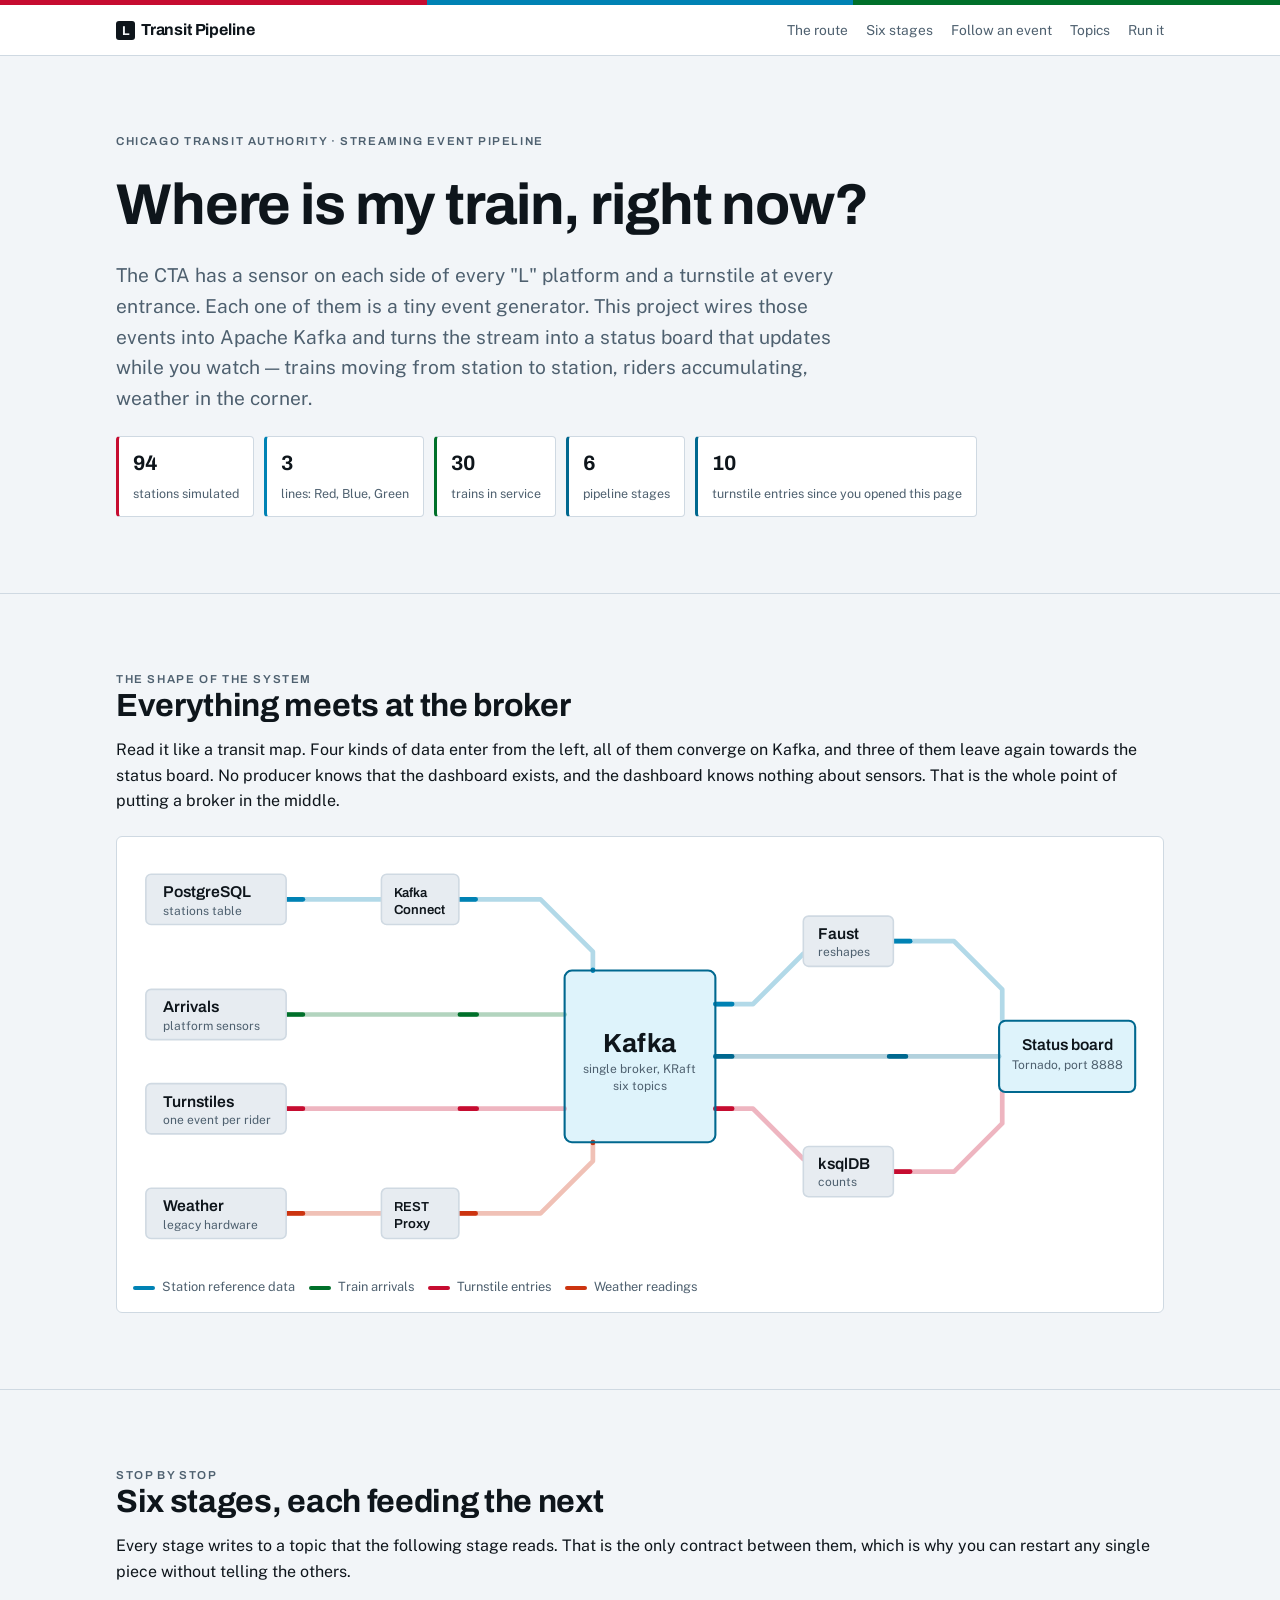
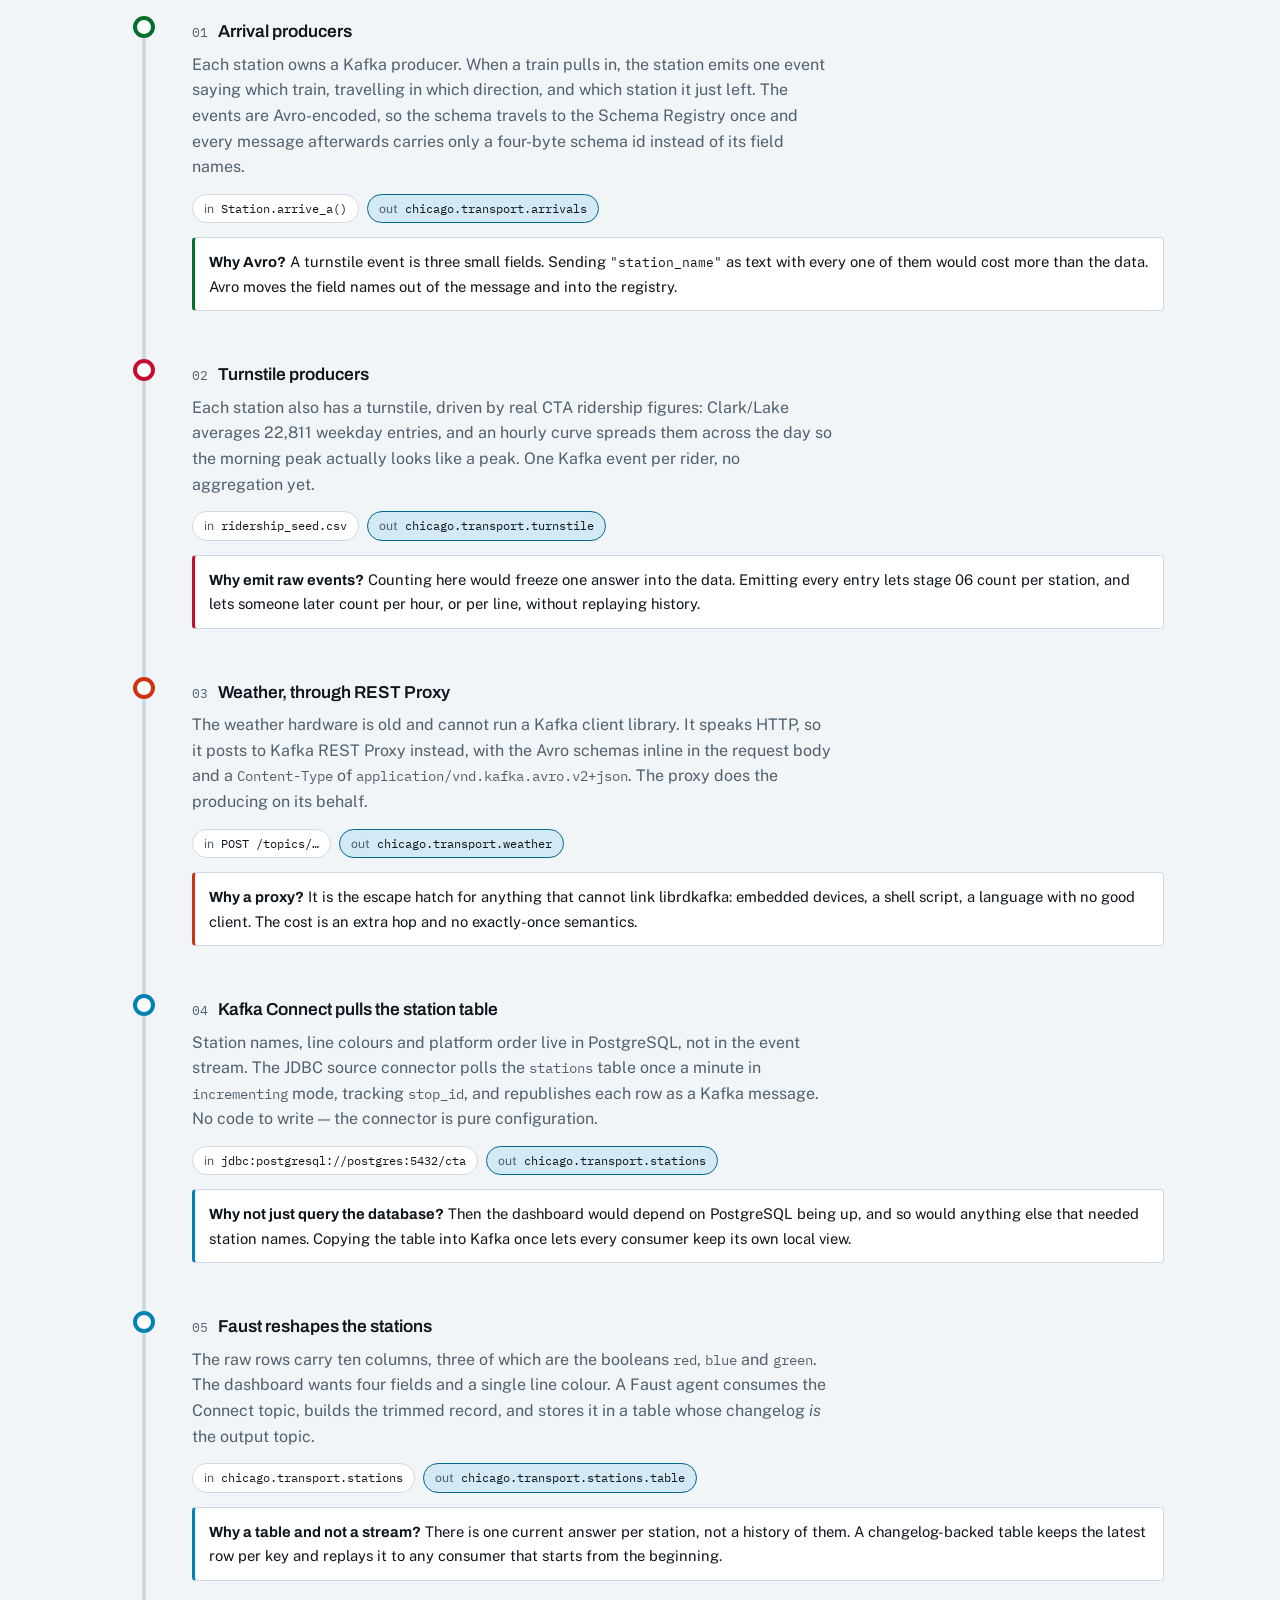
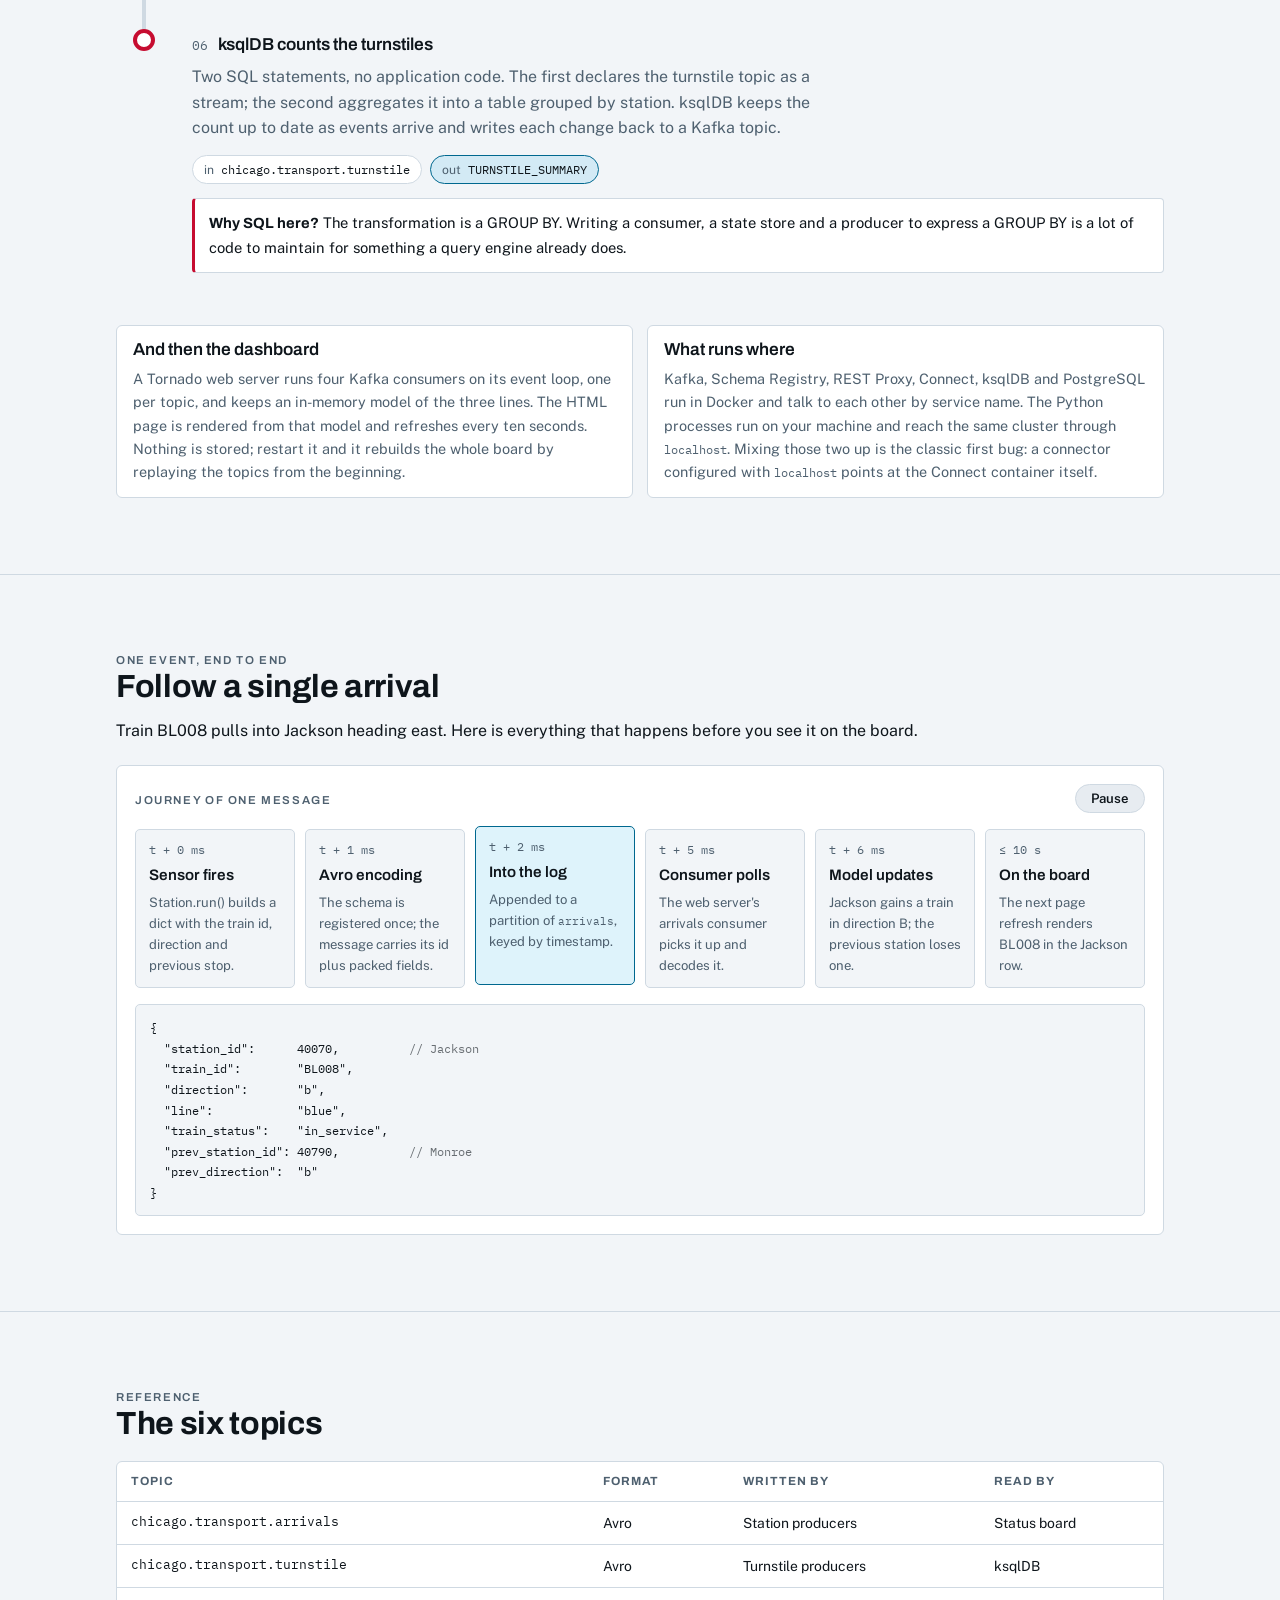
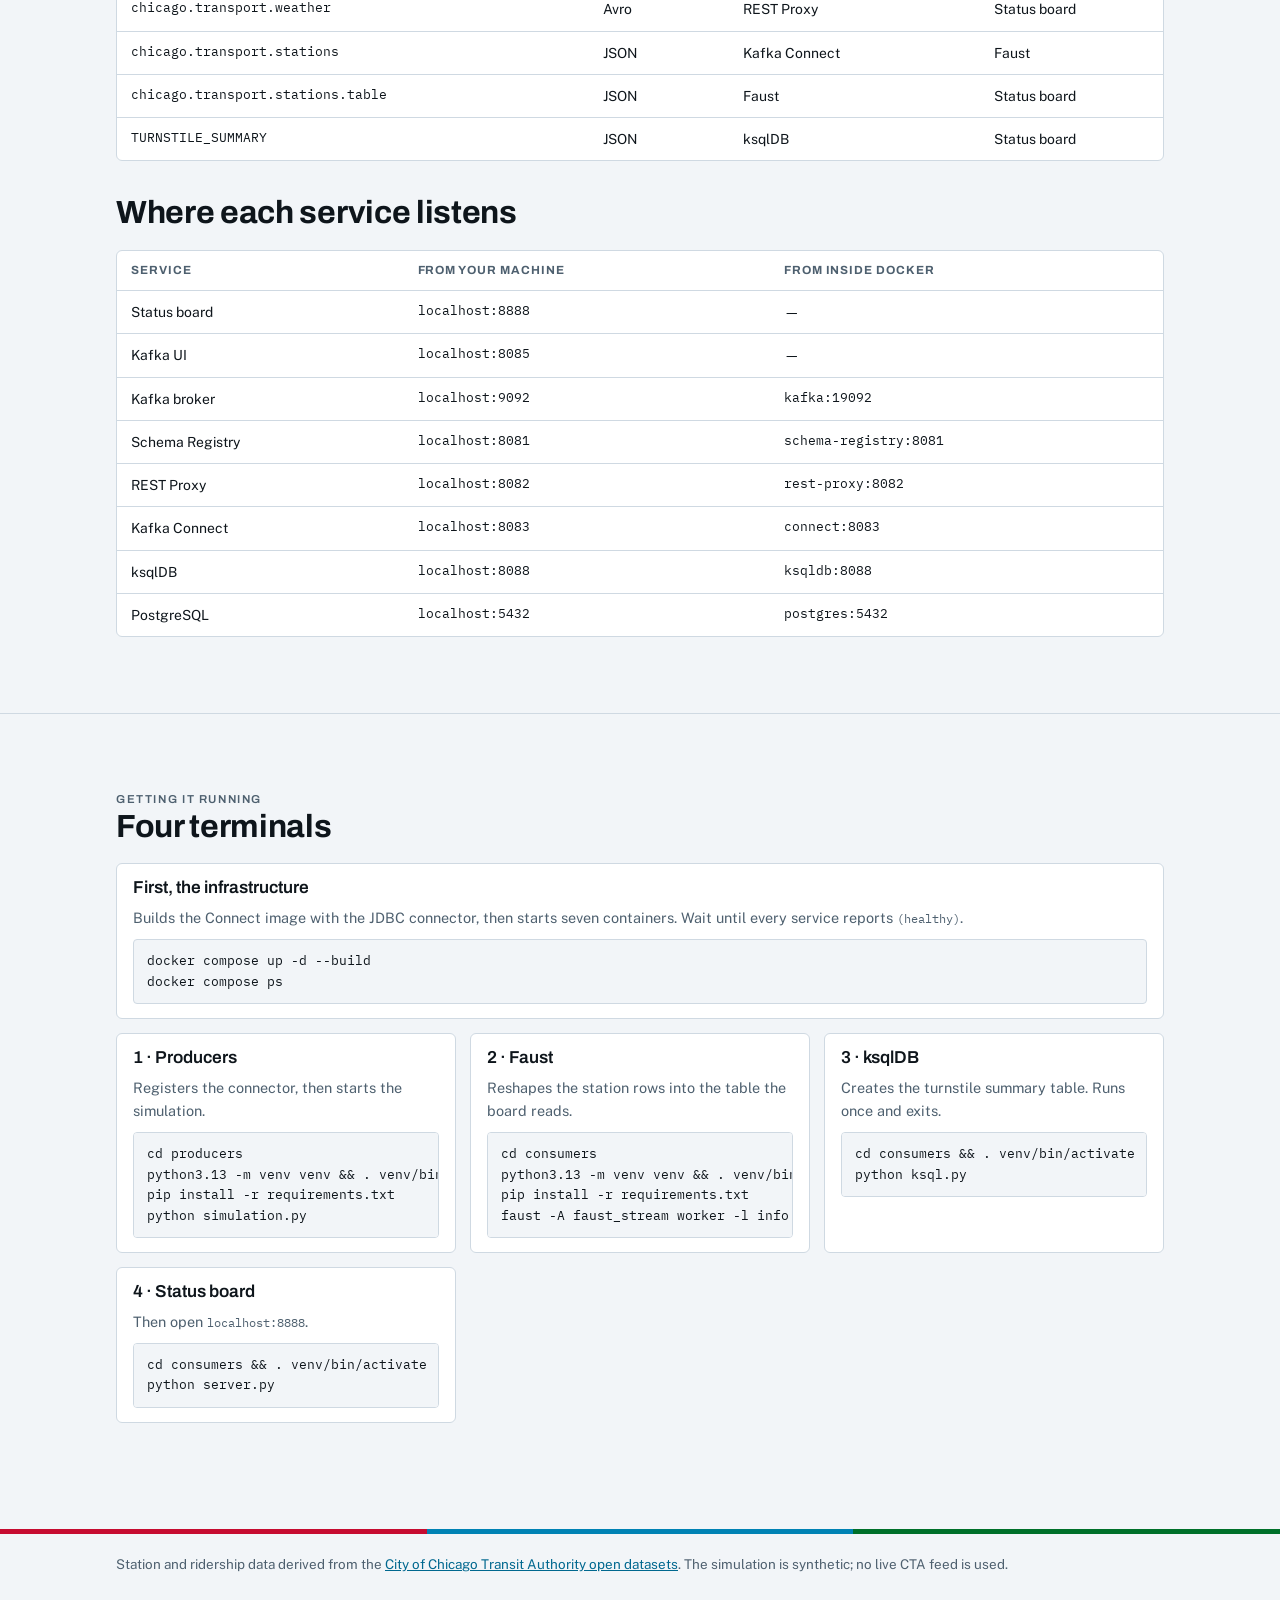
==== docs/index.html @ b996f3b0 "Modernize the stack to Confluent 8 and make the pipeline work end to end The project no longer start" ====
<!doctype html>
<html lang="en">
<head>
<meta charset="utf-8">
<meta name="viewport" content="width=device-width, initial-scale=1, viewport-fit=cover">
<title>CTA Transit Pipeline</title>
<meta name="claude:viewport-fit-sides" content="cover">
<meta name="description" content="How a Kafka event pipeline turns Chicago Transit Authority sensor data into a live train status board.">
<link rel="preconnect" href="https://fonts.googleapis.com">
<link rel="preconnect" href="https://fonts.gstatic.com" crossorigin>
<link rel="stylesheet" href="https://fonts.googleapis.com/css2?family=Archivo:wght@600;700&family=IBM+Plex+Mono:wght@400;500&family=Public+Sans:wght@400;500;600&display=swap">
<style>
/* Layout: a transit route diagram read left to right, then a vertical line
   rail down the page with one station stop per pipeline stage. */
:root {
  --bg: #f2f5f8;
  --surface: #ffffff;
  --surface-2: #e7ecf1;
  --fg: #0e151b;
  --fg-muted: #4e606f;
  --rule: #cfd9e2;
  --accent: #00688f;
  --accent-soft: rgba(0, 161, 222, 0.13);
  --line-red: #c60c30;
  --line-blue: #0082b4;
  --line-green: #00702a;
  --line-orange: #cc3410;

  --font-display: "Archivo", "Helvetica Neue", Helvetica, Arial, sans-serif;
  --font-body: "Public Sans", "Helvetica Neue", Helvetica, Arial, sans-serif;
  --font-mono: "IBM Plex Mono", ui-monospace, "SF Mono", Menlo, monospace;

  padding-top: env(safe-area-inset-top, 0px);
  padding-bottom: env(safe-area-inset-bottom, 0px);
  color-scheme: light;
}

@media (prefers-color-scheme: dark) {
  :root:not([data-theme="light"]) {
    --bg: #0a1016;
    --surface: #121b24;
    --surface-2: #1a2531;
    --fg: #e6eef5;
    --fg-muted: #90a3b4;
    --rule: #25323f;
    --accent: #45bdf0;
    --accent-soft: rgba(0, 161, 222, 0.18);
    --line-red: #f0566f;
    --line-blue: #45bdf0;
    --line-green: #39c46d;
    --line-orange: #ff7a4d;
    color-scheme: dark;
  }
}
:root[data-theme="dark"] {
  --bg: #0a1016;
  --surface: #121b24;
  --surface-2: #1a2531;
  --fg: #e6eef5;
  --fg-muted: #90a3b4;
  --rule: #25323f;
  --accent: #45bdf0;
  --accent-soft: rgba(0, 161, 222, 0.18);
  --line-red: #f0566f;
  --line-blue: #45bdf0;
  --line-green: #39c46d;
  --line-orange: #ff7a4d;
  color-scheme: dark;
}

* { box-sizing: border-box; }
body {
  margin: 0;
  background: var(--bg);
  color: var(--fg);
  font-family: var(--font-body);
  font-size: 16px;
  line-height: 1.6;
  -webkit-font-smoothing: antialiased;
}
img { max-width: 100%; }
[hidden] { display: none !important; }

h1, h2, h3 { font-family: var(--font-display); text-wrap: balance; line-height: 1.15; margin: 0; }
h1 { font-size: clamp(2.1rem, 6vw, 3.6rem); font-weight: 700; letter-spacing: -0.02em; }
h2 { font-size: clamp(1.4rem, 3.4vw, 2rem); font-weight: 700; letter-spacing: -0.01em; }
h3 { font-size: 1.08rem; font-weight: 600; }
p { margin: 0; }
a { color: var(--accent); }
code, .mono { font-family: var(--font-mono); font-size: 0.86em; }

.wrap {
  max-width: 1080px;
  margin: 0 auto;
  padding-left: max(16px, env(safe-area-inset-left, 0px));
  padding-right: max(16px, env(safe-area-inset-right, 0px));
}
.band { padding-block: clamp(40px, 7vw, 76px); }
.band + .band { border-top: 1px solid var(--rule); }

.eyebrow {
  font-family: var(--font-display);
  font-size: 0.72rem;
  font-weight: 600;
  letter-spacing: 0.14em;
  text-transform: uppercase;
  color: var(--fg-muted);
}

/* ---- route stripe, the CTA line colours ---- */
.stripe { display: flex; height: 5px; }
.stripe span { flex: 1; }
.stripe .r { background: var(--line-red); }
.stripe .b { background: var(--line-blue); }
.stripe .g { background: var(--line-green); }

/* ---- header ---- */
header.site {
  position: sticky;
  top: env(safe-area-inset-top, 0px);
  z-index: 10;
  background: var(--surface);
  border-bottom: 1px solid var(--rule);
}
body::before {
  content: "";
  position: fixed;
  inset: 0 0 auto;
  height: env(safe-area-inset-top, 0px);
  z-index: 10;
  background: var(--surface);
}
.site .inner {
  display: flex;
  align-items: center;
  justify-content: space-between;
  gap: 16px;
  padding-block: 12px;
  flex-wrap: wrap;
}
.wordmark { font-family: var(--font-display); font-weight: 700; letter-spacing: -0.01em; }
.wordmark .l {
  display: inline-grid;
  place-items: center;
  width: 1.5em; height: 1.5em;
  margin-right: 0.45em;
  background: var(--fg);
  color: var(--bg);
  border-radius: 3px;
  font-size: 0.8em;
}
.site nav { display: flex; gap: 18px; flex-wrap: wrap; font-size: 0.86rem; }
.site nav a { color: var(--fg-muted); text-decoration: none; }
.site nav a:hover { color: var(--accent); }

/* ---- hero ---- */
.hero { display: grid; gap: 22px; }
.hero .lede { font-size: clamp(1.02rem, 2vw, 1.2rem); color: var(--fg-muted); max-width: 62ch; }
.facts { display: flex; flex-wrap: wrap; gap: 10px; }
.fact {
  border: 1px solid var(--rule);
  border-left: 3px solid var(--fct, var(--accent));
  background: var(--surface);
  border-radius: 4px;
  padding: 10px 14px;
  min-width: 0;
}
.fact b { font-family: var(--font-display); font-size: 1.3rem; display: block; font-variant-numeric: tabular-nums; }
.fact span { font-size: 0.78rem; color: var(--fg-muted); }

/* ---- route diagram ---- */
.diagram { background: var(--surface); border: 1px solid var(--rule); border-radius: 6px; padding: 10px; }
.diagram .scroller { overflow-x: auto; }
.diagram svg { display: block; min-width: 760px; width: 100%; height: auto; }
.node-box { fill: var(--surface-2); stroke: var(--rule); stroke-width: 1.5; }
.node-box.hub { fill: var(--accent-soft); stroke: var(--accent); stroke-width: 2; }
.node-t { font-family: var(--font-display); font-size: 15px; font-weight: 600; fill: var(--fg); }
.node-s { font-family: var(--font-body); font-size: 11.5px; fill: var(--fg-muted); }
.hub-t { font-family: var(--font-display); font-size: 25px; font-weight: 700; fill: var(--fg); letter-spacing: 0.02em; }
.track { fill: none; stroke-width: 4.5; stroke-linecap: round; stroke-linejoin: round; opacity: 0.3; }
.pulse { fill: none; stroke-width: 4.5; stroke-linecap: round; stroke-linejoin: round;
         stroke-dasharray: 16 150; animation: flow 3.2s linear infinite; }
@keyframes flow { to { stroke-dashoffset: -166; } }
.t-blue { stroke: var(--line-blue); }
.t-green { stroke: var(--line-green); }
.t-red { stroke: var(--line-red); }
.t-orange { stroke: var(--line-orange); }
.t-accent { stroke: var(--accent); }
.legend { display: flex; flex-wrap: wrap; gap: 14px; padding: 12px 6px 4px; font-size: 0.8rem; color: var(--fg-muted); }
.legend i { display: inline-block; width: 22px; height: 4px; border-radius: 2px; margin-right: 7px; vertical-align: middle; }

/* ---- stages along a rail ---- */
.stages { display: grid; gap: 0; margin-top: 10px; }
.stage {
  display: grid;
  grid-template-columns: 56px minmax(0, 1fr);
  gap: 0 20px;
  position: relative;
}
.rail { position: relative; }
.rail::before {
  content: "";
  position: absolute;
  left: 50%; top: 0; bottom: 0;
  width: 4px;
  margin-left: -2px;
  background: var(--rule);
}
.stage:first-child .rail::before { top: 34px; }
.stage:last-child .rail::before { bottom: calc(100% - 34px); }
.stop {
  position: absolute;
  left: 50%; top: 22px;
  width: 22px; height: 22px;
  margin-left: -11px;
  border-radius: 50%;
  background: var(--surface);
  border: 4px solid var(--stop, var(--accent));
  z-index: 1;
}
.stage-body { padding-block: 14px 26px; min-width: 0; }
.stage-head { display: flex; align-items: baseline; gap: 10px; flex-wrap: wrap; padding-top: 14px; }
.stage-num { font-family: var(--font-mono); font-size: 0.8rem; color: var(--fg-muted); }
.stage-body > p { color: var(--fg-muted); margin-top: 8px; max-width: 64ch; }
.io {
  display: flex; flex-wrap: wrap; gap: 8px; margin-top: 14px;
}
.chip {
  display: inline-flex; align-items: center; gap: 7px;
  border: 1px solid var(--rule); background: var(--surface);
  border-radius: 999px; padding: 4px 11px;
  font-family: var(--font-mono); font-size: 0.76rem;
  min-width: 0;
}
.chip em { font-style: normal; color: var(--fg-muted); font-family: var(--font-body); }
.chip.out { border-color: var(--accent); background: var(--accent-soft); }
.why {
  margin-top: 14px; padding: 12px 14px;
  background: var(--surface); border: 1px solid var(--rule);
  border-left: 3px solid var(--stop, var(--accent));
  border-radius: 4px; font-size: 0.92rem;
}
.why b { font-family: var(--font-display); }

/* ---- walkthrough ---- */
.walk { background: var(--surface); border: 1px solid var(--rule); border-radius: 6px; padding: 18px; margin-top: 22px; }
.walk-head { display: flex; justify-content: space-between; align-items: center; gap: 14px; flex-wrap: wrap; }
.walk-steps { display: grid; grid-template-columns: repeat(auto-fit, minmax(150px, 1fr)); gap: 10px; margin-top: 16px; }
.wstep {
  border: 1px solid var(--rule); background: var(--bg);
  border-radius: 5px; padding: 11px 13px; min-width: 0;
  transition: background 0.35s ease, border-color 0.35s ease, transform 0.35s ease;
}
.wstep.on { background: var(--accent-soft); border-color: var(--accent); transform: translateY(-3px); }
.wstep .k { font-family: var(--font-mono); font-size: 0.72rem; color: var(--fg-muted); }
.wstep .v { font-family: var(--font-display); font-weight: 600; font-size: 0.95rem; margin-top: 3px; }
.wstep .d { font-size: 0.82rem; color: var(--fg-muted); margin-top: 5px; }
.payload {
  margin-top: 16px; background: var(--bg); border: 1px solid var(--rule);
  border-radius: 5px; padding: 12px 14px; overflow-x: auto;
}
.payload pre { margin: 0; font-family: var(--font-mono); font-size: 0.78rem; line-height: 1.65; }
.btn {
  font-family: var(--font-body); font-size: 0.82rem; font-weight: 600;
  border: 1px solid var(--rule); background: var(--surface-2); color: var(--fg);
  border-radius: 999px; padding: 6px 15px; cursor: pointer;
}
.btn:hover { border-color: var(--accent); color: var(--accent); }

/* ---- tables and code ---- */
.tablewrap { overflow-x: auto; border: 1px solid var(--rule); border-radius: 6px; background: var(--surface); }
table { border-collapse: collapse; width: 100%; font-size: 0.87rem; min-width: 540px; }
th, td { text-align: left; padding: 10px 14px; border-bottom: 1px solid var(--rule); vertical-align: top; }
th { font-family: var(--font-display); font-size: 0.74rem; letter-spacing: 0.08em; text-transform: uppercase; color: var(--fg-muted); }
tr:last-child td { border-bottom: 0; }
td.mono { font-family: var(--font-mono); font-size: 0.8rem; white-space: nowrap; }

.steps-run { display: grid; gap: 14px; margin-top: 18px; }
.runcard { border: 1px solid var(--rule); background: var(--surface); border-radius: 6px; padding: 14px 16px; min-width: 0; }
.runcard h3 { margin-bottom: 8px; }
.runcard p { color: var(--fg-muted); font-size: 0.9rem; }
.runcard pre {
  margin: 10px 0 0; background: var(--bg); border: 1px solid var(--rule);
  border-radius: 4px; padding: 11px 13px; overflow-x: auto;
  font-family: var(--font-mono); font-size: 0.8rem; line-height: 1.6;
}
.grid2 { display: grid; grid-template-columns: repeat(auto-fit, minmax(270px, 1fr)); gap: 14px; }

footer.site { padding-block: 30px; color: var(--fg-muted); font-size: 0.84rem; }

@media (max-width: 560px) {
  .stage { grid-template-columns: 38px minmax(0, 1fr); gap: 0 14px; }
  .stop { width: 18px; height: 18px; margin-left: -9px; border-width: 3px; }
}

@media (prefers-reduced-motion: reduce) {
  .pulse { animation: none; stroke-dasharray: none; opacity: 0.85; }
  .wstep { transition: none; }
  * { scroll-behavior: auto; }
}
</style>
</head>
<body>

<header class="site">
  <div class="stripe"><span class="r"></span><span class="b"></span><span class="g"></span></div>
  <div class="wrap inner">
    <div class="wordmark"><span class="l">L</span>Transit Pipeline</div>
    <nav>
      <a href="#route">The route</a>
      <a href="#stages">Six stages</a>
      <a href="#follow">Follow an event</a>
      <a href="#topics">Topics</a>
      <a href="#run">Run it</a>
    </nav>
  </div>
</header>

<section class="band">
  <div class="wrap hero">
    <p class="eyebrow">Chicago Transit Authority &middot; streaming event pipeline</p>
    <h1>Where is my train, right now?</h1>
    <p class="lede">
      The CTA has a sensor on each side of every "L" platform and a turnstile at every entrance.
      Each one of them is a tiny event generator. This project wires those events into Apache Kafka
      and turns the stream into a status board that updates while you watch &mdash; trains moving
      from station to station, riders accumulating, weather in the corner.
    </p>
    <div class="facts">
      <div class="fact" style="--fct: var(--line-red)"><b>94</b><span>stations simulated</span></div>
      <div class="fact" style="--fct: var(--line-blue)"><b>3</b><span>lines: Red, Blue, Green</span></div>
      <div class="fact" style="--fct: var(--line-green)"><b>30</b><span>trains in service</span></div>
      <div class="fact"><b>6</b><span>pipeline stages</span></div>
      <div class="fact"><b id="riders">0</b><span>turnstile entries since you opened this page</span></div>
    </div>
  </div>
</section>

<section class="band" id="route">
  <div class="wrap">
    <p class="eyebrow">The shape of the system</p>
    <h2>Everything meets at the broker</h2>
    <p class="lede" style="margin-top:12px">
      Read it like a transit map. Four kinds of data enter from the left, all of them converge on
      Kafka, and three of them leave again towards the status board. No producer knows that the
      dashboard exists, and the dashboard knows nothing about sensors. That is the whole point of
      putting a broker in the middle.
    </p>

    <div class="diagram" style="margin-top:22px">
      <div class="scroller">
        <svg viewBox="0 0 980 400" role="img" aria-label="Diagram: PostgreSQL through Kafka Connect, train arrivals, turnstiles, and weather through REST Proxy all feed Kafka; Faust and ksqlDB transform the streams; the status server consumes the results.">
          <!-- tracks -->
          <g>
            <path class="track t-blue"   d="M 152 50 H 243"/>
            <path class="track t-blue"   d="M 317 50 H 395 L 445 100 V 118"/>
            <path class="track t-green"  d="M 152 160 H 418"/>
            <path class="track t-red"    d="M 152 250 H 418"/>
            <path class="track t-orange" d="M 152 350 H 243"/>
            <path class="track t-orange" d="M 317 350 H 395 L 445 300 V 282"/>
            <path class="track t-blue"   d="M 562 150 H 598 L 646 102"/>
            <path class="track t-red"    d="M 562 250 H 598 L 646 298"/>
            <path class="track t-blue"   d="M 732 90 H 790 L 836 136 V 166"/>
            <path class="track t-red"    d="M 732 310 H 790 L 836 264 V 234"/>
            <path class="track t-accent" d="M 562 200 H 833"/>

            <path class="pulse t-blue"   d="M 152 50 H 243"/>
            <path class="pulse t-blue"   d="M 317 50 H 395 L 445 100 V 118"/>
            <path class="pulse t-green"  d="M 152 160 H 418"/>
            <path class="pulse t-red"    d="M 152 250 H 418"/>
            <path class="pulse t-orange" d="M 152 350 H 243"/>
            <path class="pulse t-orange" d="M 317 350 H 395 L 445 300 V 282"/>
            <path class="pulse t-blue"   d="M 562 150 H 598 L 646 102" style="animation-delay:.4s"/>
            <path class="pulse t-red"    d="M 562 250 H 598 L 646 298" style="animation-delay:.6s"/>
            <path class="pulse t-blue"   d="M 732 90 H 790 L 836 136 V 166" style="animation-delay:.9s"/>
            <path class="pulse t-red"    d="M 732 310 H 790 L 836 264 V 234" style="animation-delay:1.1s"/>
            <path class="pulse t-accent" d="M 562 200 H 833" style="animation-delay:.5s"/>
          </g>

          <!-- sources -->
          <g>
            <rect class="node-box" x="18" y="26" width="134" height="48" rx="5"/>
            <text class="node-t" x="34" y="48">PostgreSQL</text>
            <text class="node-s" x="34" y="65">stations table</text>

            <rect class="node-box" x="18" y="136" width="134" height="48" rx="5"/>
            <text class="node-t" x="34" y="158">Arrivals</text>
            <text class="node-s" x="34" y="175">platform sensors</text>

            <rect class="node-box" x="18" y="226" width="134" height="48" rx="5"/>
            <text class="node-t" x="34" y="248">Turnstiles</text>
            <text class="node-s" x="34" y="265">one event per rider</text>

            <rect class="node-box" x="18" y="326" width="134" height="48" rx="5"/>
            <text class="node-t" x="34" y="348">Weather</text>
            <text class="node-s" x="34" y="365">legacy hardware</text>
          </g>

          <!-- gateways -->
          <g>
            <rect class="node-box" x="243" y="26" width="74" height="48" rx="5"/>
            <text class="node-t" x="255" y="48" style="font-size:12.5px">Kafka</text>
            <text class="node-t" x="255" y="64" style="font-size:12.5px">Connect</text>

            <rect class="node-box" x="243" y="326" width="74" height="48" rx="5"/>
            <text class="node-t" x="255" y="348" style="font-size:12.5px">REST</text>
            <text class="node-t" x="255" y="364" style="font-size:12.5px">Proxy</text>
          </g>

          <!-- hub -->
          <g>
            <rect class="node-box hub" x="418" y="118" width="144" height="164" rx="7"/>
            <text class="hub-t" x="490" y="196" text-anchor="middle">Kafka</text>
            <text class="node-s" x="490" y="216" text-anchor="middle">single broker, KRaft</text>
            <text class="node-s" x="490" y="232" text-anchor="middle">six topics</text>
          </g>

          <!-- processors -->
          <g>
            <rect class="node-box" x="646" y="66" width="86" height="48" rx="5"/>
            <text class="node-t" x="660" y="88">Faust</text>
            <text class="node-s" x="660" y="104">reshapes</text>

            <rect class="node-box" x="646" y="286" width="86" height="48" rx="5"/>
            <text class="node-t" x="660" y="308">ksqlDB</text>
            <text class="node-s" x="660" y="324">counts</text>
          </g>

          <!-- sink -->
          <g>
            <rect class="node-box hub" x="833" y="166" width="130" height="68" rx="6"/>
            <text class="node-t" x="898" y="194" text-anchor="middle">Status board</text>
            <text class="node-s" x="898" y="212" text-anchor="middle">Tornado, port 8888</text>
          </g>
        </svg>
      </div>
      <div class="legend">
        <span><i style="background:var(--line-blue)"></i>Station reference data</span>
        <span><i style="background:var(--line-green)"></i>Train arrivals</span>
        <span><i style="background:var(--line-red)"></i>Turnstile entries</span>
        <span><i style="background:var(--line-orange)"></i>Weather readings</span>
      </div>
    </div>
  </div>
</section>

<section class="band" id="stages">
  <div class="wrap">
    <p class="eyebrow">Stop by stop</p>
    <h2>Six stages, each feeding the next</h2>
    <p class="lede" style="margin-top:12px">
      Every stage writes to a topic that the following stage reads. That is the only contract
      between them, which is why you can restart any single piece without telling the others.
    </p>

    <div class="stages">

      <div class="stage" style="--stop: var(--line-green)">
        <div class="rail"><span class="stop"></span></div>
        <div class="stage-body">
          <div class="stage-head"><span class="stage-num">01</span><h3>Arrival producers</h3></div>
          <p>
            Each station owns a Kafka producer. When a train pulls in, the station emits one event
            saying which train, travelling in which direction, and which station it just left. The
            events are Avro-encoded, so the schema travels to the Schema Registry once and every
            message afterwards carries only a four-byte schema id instead of its field names.
          </p>
          <div class="io">
            <span class="chip"><em>in</em> Station.arrive_a()</span>
            <span class="chip out"><em>out</em> chicago.transport.arrivals</span>
          </div>
          <div class="why"><b>Why Avro?</b> A turnstile event is three small fields. Sending
            <code>"station_name"</code> as text with every one of them would cost more than the data.
            Avro moves the field names out of the message and into the registry.</div>
        </div>
      </div>

      <div class="stage" style="--stop: var(--line-red)">
        <div class="rail"><span class="stop"></span></div>
        <div class="stage-body">
          <div class="stage-head"><span class="stage-num">02</span><h3>Turnstile producers</h3></div>
          <p>
            Each station also has a turnstile, driven by real CTA ridership figures: Clark/Lake
            averages 22,811 weekday entries, and an hourly curve spreads them across the day so the
            morning peak actually looks like a peak. One Kafka event per rider, no aggregation yet.
          </p>
          <div class="io">
            <span class="chip"><em>in</em> ridership_seed.csv</span>
            <span class="chip out"><em>out</em> chicago.transport.turnstile</span>
          </div>
          <div class="why"><b>Why emit raw events?</b> Counting here would freeze one answer into the
            data. Emitting every entry lets stage 06 count per station, and lets someone later count
            per hour, or per line, without replaying history.</div>
        </div>
      </div>

      <div class="stage" style="--stop: var(--line-orange)">
        <div class="rail"><span class="stop"></span></div>
        <div class="stage-body">
          <div class="stage-head"><span class="stage-num">03</span><h3>Weather, through REST Proxy</h3></div>
          <p>
            The weather hardware is old and cannot run a Kafka client library. It speaks HTTP, so it
            posts to Kafka REST Proxy instead, with the Avro schemas inline in the request body and
            a <code>Content-Type</code> of <code>application/vnd.kafka.avro.v2+json</code>. The
            proxy does the producing on its behalf.
          </p>
          <div class="io">
            <span class="chip"><em>in</em> POST /topics/&hellip;</span>
            <span class="chip out"><em>out</em> chicago.transport.weather</span>
          </div>
          <div class="why"><b>Why a proxy?</b> It is the escape hatch for anything that cannot link
            librdkafka: embedded devices, a shell script, a language with no good client. The cost
            is an extra hop and no exactly-once semantics.</div>
        </div>
      </div>

      <div class="stage" style="--stop: var(--line-blue)">
        <div class="rail"><span class="stop"></span></div>
        <div class="stage-body">
          <div class="stage-head"><span class="stage-num">04</span><h3>Kafka Connect pulls the station table</h3></div>
          <p>
            Station names, line colours and platform order live in PostgreSQL, not in the event
            stream. The JDBC source connector polls the <code>stations</code> table once a minute in
            <code>incrementing</code> mode, tracking <code>stop_id</code>, and republishes each row
            as a Kafka message. No code to write &mdash; the connector is pure configuration.
          </p>
          <div class="io">
            <span class="chip"><em>in</em> jdbc:postgresql://postgres:5432/cta</span>
            <span class="chip out"><em>out</em> chicago.transport.stations</span>
          </div>
          <div class="why"><b>Why not just query the database?</b> Then the dashboard would depend on
            PostgreSQL being up, and so would anything else that needed station names. Copying the
            table into Kafka once lets every consumer keep its own local view.</div>
        </div>
      </div>

      <div class="stage" style="--stop: var(--line-blue)">
        <div class="rail"><span class="stop"></span></div>
        <div class="stage-body">
          <div class="stage-head"><span class="stage-num">05</span><h3>Faust reshapes the stations</h3></div>
          <p>
            The raw rows carry ten columns, three of which are the booleans <code>red</code>,
            <code>blue</code> and <code>green</code>. The dashboard wants four fields and a single
            line colour. A Faust agent consumes the Connect topic, builds the trimmed record, and
            stores it in a table whose changelog <em>is</em> the output topic.
          </p>
          <div class="io">
            <span class="chip"><em>in</em> chicago.transport.stations</span>
            <span class="chip out"><em>out</em> chicago.transport.stations.table</span>
          </div>
          <div class="why"><b>Why a table and not a stream?</b> There is one current answer per
            station, not a history of them. A changelog-backed table keeps the latest row per key and
            replays it to any consumer that starts from the beginning.</div>
        </div>
      </div>

      <div class="stage" style="--stop: var(--line-red)">
        <div class="rail"><span class="stop"></span></div>
        <div class="stage-body">
          <div class="stage-head"><span class="stage-num">06</span><h3>ksqlDB counts the turnstiles</h3></div>
          <p>
            Two SQL statements, no application code. The first declares the turnstile topic as a
            stream; the second aggregates it into a table grouped by station. ksqlDB keeps the count
            up to date as events arrive and writes each change back to a Kafka topic.
          </p>
          <div class="io">
            <span class="chip"><em>in</em> chicago.transport.turnstile</span>
            <span class="chip out"><em>out</em> TURNSTILE_SUMMARY</span>
          </div>
          <div class="why"><b>Why SQL here?</b> The transformation is a GROUP BY. Writing a consumer,
            a state store and a producer to express a GROUP BY is a lot of code to maintain for
            something a query engine already does.</div>
        </div>
      </div>

    </div>

    <div class="grid2" style="margin-top:26px">
      <div class="runcard">
        <h3>And then the dashboard</h3>
        <p>
          A Tornado web server runs four Kafka consumers on its event loop, one per topic, and keeps
          an in-memory model of the three lines. The HTML page is rendered from that model and
          refreshes every ten seconds. Nothing is stored; restart it and it rebuilds the whole board
          by replaying the topics from the beginning.
        </p>
      </div>
      <div class="runcard">
        <h3>What runs where</h3>
        <p>
          Kafka, Schema Registry, REST Proxy, Connect, ksqlDB and PostgreSQL run in Docker and talk
          to each other by service name. The Python processes run on your machine and reach the same
          cluster through <code>localhost</code>. Mixing those two up is the classic first bug: a
          connector configured with <code>localhost</code> points at the Connect container itself.
        </p>
      </div>
    </div>
  </div>
</section>

<section class="band" id="follow">
  <div class="wrap">
    <p class="eyebrow">One event, end to end</p>
    <h2>Follow a single arrival</h2>
    <p class="lede" style="margin-top:12px">
      Train BL008 pulls into Jackson heading east. Here is everything that happens before you see it
      on the board.
    </p>

    <div class="walk">
      <div class="walk-head">
        <div><span class="eyebrow">Journey of one message</span></div>
        <button class="btn" id="walkToggle" type="button">Pause</button>
      </div>
      <div class="walk-steps" id="walkSteps">
        <div class="wstep on">
          <div class="k">t + 0 ms</div>
          <div class="v">Sensor fires</div>
          <div class="d">Station.run() builds a dict with the train id, direction and previous stop.</div>
        </div>
        <div class="wstep">
          <div class="k">t + 1 ms</div>
          <div class="v">Avro encoding</div>
          <div class="d">The schema is registered once; the message carries its id plus packed fields.</div>
        </div>
        <div class="wstep">
          <div class="k">t + 2 ms</div>
          <div class="v">Into the log</div>
          <div class="d">Appended to a partition of <span class="mono">arrivals</span>, keyed by timestamp.</div>
        </div>
        <div class="wstep">
          <div class="k">t + 5 ms</div>
          <div class="v">Consumer polls</div>
          <div class="d">The web server's arrivals consumer picks it up and decodes it.</div>
        </div>
        <div class="wstep">
          <div class="k">t + 6 ms</div>
          <div class="v">Model updates</div>
          <div class="d">Jackson gains a train in direction B; the previous station loses one.</div>
        </div>
        <div class="wstep">
          <div class="k">&le; 10 s</div>
          <div class="v">On the board</div>
          <div class="d">The next page refresh renders BL008 in the Jackson row.</div>
        </div>
      </div>

      <div class="payload">
<pre>{
  "station_id":      40070,          <span style="opacity:.6">// Jackson</span>
  "train_id":        "BL008",
  "direction":       "b",
  "line":            "blue",
  "train_status":    "in_service",
  "prev_station_id": 40790,          <span style="opacity:.6">// Monroe</span>
  "prev_direction":  "b"
}</pre>
      </div>
    </div>
  </div>
</section>

<section class="band" id="topics">
  <div class="wrap">
    <p class="eyebrow">Reference</p>
    <h2>The six topics</h2>
    <div class="tablewrap" style="margin-top:18px">
      <table>
        <thead>
          <tr><th>Topic</th><th>Format</th><th>Written by</th><th>Read by</th></tr>
        </thead>
        <tbody>
          <tr><td class="mono">chicago.transport.arrivals</td><td>Avro</td><td>Station producers</td><td>Status board</td></tr>
          <tr><td class="mono">chicago.transport.turnstile</td><td>Avro</td><td>Turnstile producers</td><td>ksqlDB</td></tr>
          <tr><td class="mono">chicago.transport.weather</td><td>Avro</td><td>REST Proxy</td><td>Status board</td></tr>
          <tr><td class="mono">chicago.transport.stations</td><td>JSON</td><td>Kafka Connect</td><td>Faust</td></tr>
          <tr><td class="mono">chicago.transport.stations.table</td><td>JSON</td><td>Faust</td><td>Status board</td></tr>
          <tr><td class="mono">TURNSTILE_SUMMARY</td><td>JSON</td><td>ksqlDB</td><td>Status board</td></tr>
        </tbody>
      </table>
    </div>

    <h2 style="margin-top:34px">Where each service listens</h2>
    <div class="tablewrap" style="margin-top:18px">
      <table>
        <thead>
          <tr><th>Service</th><th>From your machine</th><th>From inside Docker</th></tr>
        </thead>
        <tbody>
          <tr><td>Status board</td><td class="mono">localhost:8888</td><td>&mdash;</td></tr>
          <tr><td>Kafka UI</td><td class="mono">localhost:8085</td><td>&mdash;</td></tr>
          <tr><td>Kafka broker</td><td class="mono">localhost:9092</td><td class="mono">kafka:19092</td></tr>
          <tr><td>Schema Registry</td><td class="mono">localhost:8081</td><td class="mono">schema-registry:8081</td></tr>
          <tr><td>REST Proxy</td><td class="mono">localhost:8082</td><td class="mono">rest-proxy:8082</td></tr>
          <tr><td>Kafka Connect</td><td class="mono">localhost:8083</td><td class="mono">connect:8083</td></tr>
          <tr><td>ksqlDB</td><td class="mono">localhost:8088</td><td class="mono">ksqldb:8088</td></tr>
          <tr><td>PostgreSQL</td><td class="mono">localhost:5432</td><td class="mono">postgres:5432</td></tr>
        </tbody>
      </table>
    </div>
  </div>
</section>

<section class="band" id="run">
  <div class="wrap">
    <p class="eyebrow">Getting it running</p>
    <h2>Four terminals</h2>
    <div class="steps-run">
      <div class="runcard">
        <h3>First, the infrastructure</h3>
        <p>Builds the Connect image with the JDBC connector, then starts seven containers. Wait until every service reports <code>(healthy)</code>.</p>
        <pre>docker compose up -d --build
docker compose ps</pre>
      </div>
      <div class="grid2">
        <div class="runcard">
          <h3>1 &middot; Producers</h3>
          <p>Registers the connector, then starts the simulation.</p>
          <pre>cd producers
python3.13 -m venv venv &amp;&amp; . venv/bin/activate
pip install -r requirements.txt
python simulation.py</pre>
        </div>
        <div class="runcard">
          <h3>2 &middot; Faust</h3>
          <p>Reshapes the station rows into the table the board reads.</p>
          <pre>cd consumers
python3.13 -m venv venv &amp;&amp; . venv/bin/activate
pip install -r requirements.txt
faust -A faust_stream worker -l info</pre>
        </div>
        <div class="runcard">
          <h3>3 &middot; ksqlDB</h3>
          <p>Creates the turnstile summary table. Runs once and exits.</p>
          <pre>cd consumers &amp;&amp; . venv/bin/activate
python ksql.py</pre>
        </div>
        <div class="runcard">
          <h3>4 &middot; Status board</h3>
          <p>Then open <code>localhost:8888</code>.</p>
          <pre>cd consumers &amp;&amp; . venv/bin/activate
python server.py</pre>
        </div>
      </div>
    </div>
  </div>
</section>

<footer class="site">
  <div class="stripe"><span class="r"></span><span class="b"></span><span class="g"></span></div>
  <div class="wrap" style="padding-top:20px">
    Station and ridership data derived from the
    <a href="https://www.transitchicago.com/data/">City of Chicago Transit Authority open datasets</a>.
    The simulation is synthetic; no live CTA feed is used.
  </div>
</footer>

<script>
(function () {
  var reduce = window.matchMedia && window.matchMedia("(prefers-reduced-motion: reduce)").matches;

  // Turnstile counter: the real ridership curve peaks around 08:00 and 17:00,
  // so the rate here is a plausible mid-day trickle rather than a constant.
  var ridersEl = document.getElementById("riders");
  if (ridersEl && !reduce) {
    var riders = 0;
    setInterval(function () {
      riders += 1 + Math.floor(Math.random() * 4);
      ridersEl.textContent = riders.toLocaleString();
    }, 900);
  }

  // Walkthrough stepper
  var steps = Array.prototype.slice.call(document.querySelectorAll("#walkSteps .wstep"));
  var toggle = document.getElementById("walkToggle");
  var i = 0;
  var timer = null;

  function show(n) {
    steps.forEach(function (s, idx) { s.classList.toggle("on", idx === n); });
  }
  function start() {
    timer = setInterval(function () {
      i = (i + 1) % steps.length;
      show(i);
    }, 1800);
    if (toggle) { toggle.textContent = "Pause"; }
  }
  function stop() {
    clearInterval(timer);
    timer = null;
    if (toggle) { toggle.textContent = "Play"; }
  }
  if (toggle) {
    toggle.addEventListener("click", function () { timer ? stop() : start(); });
  }
  if (reduce) { stop(); } else if (steps.length) { start(); }
})();
</script>

</body>
</html>
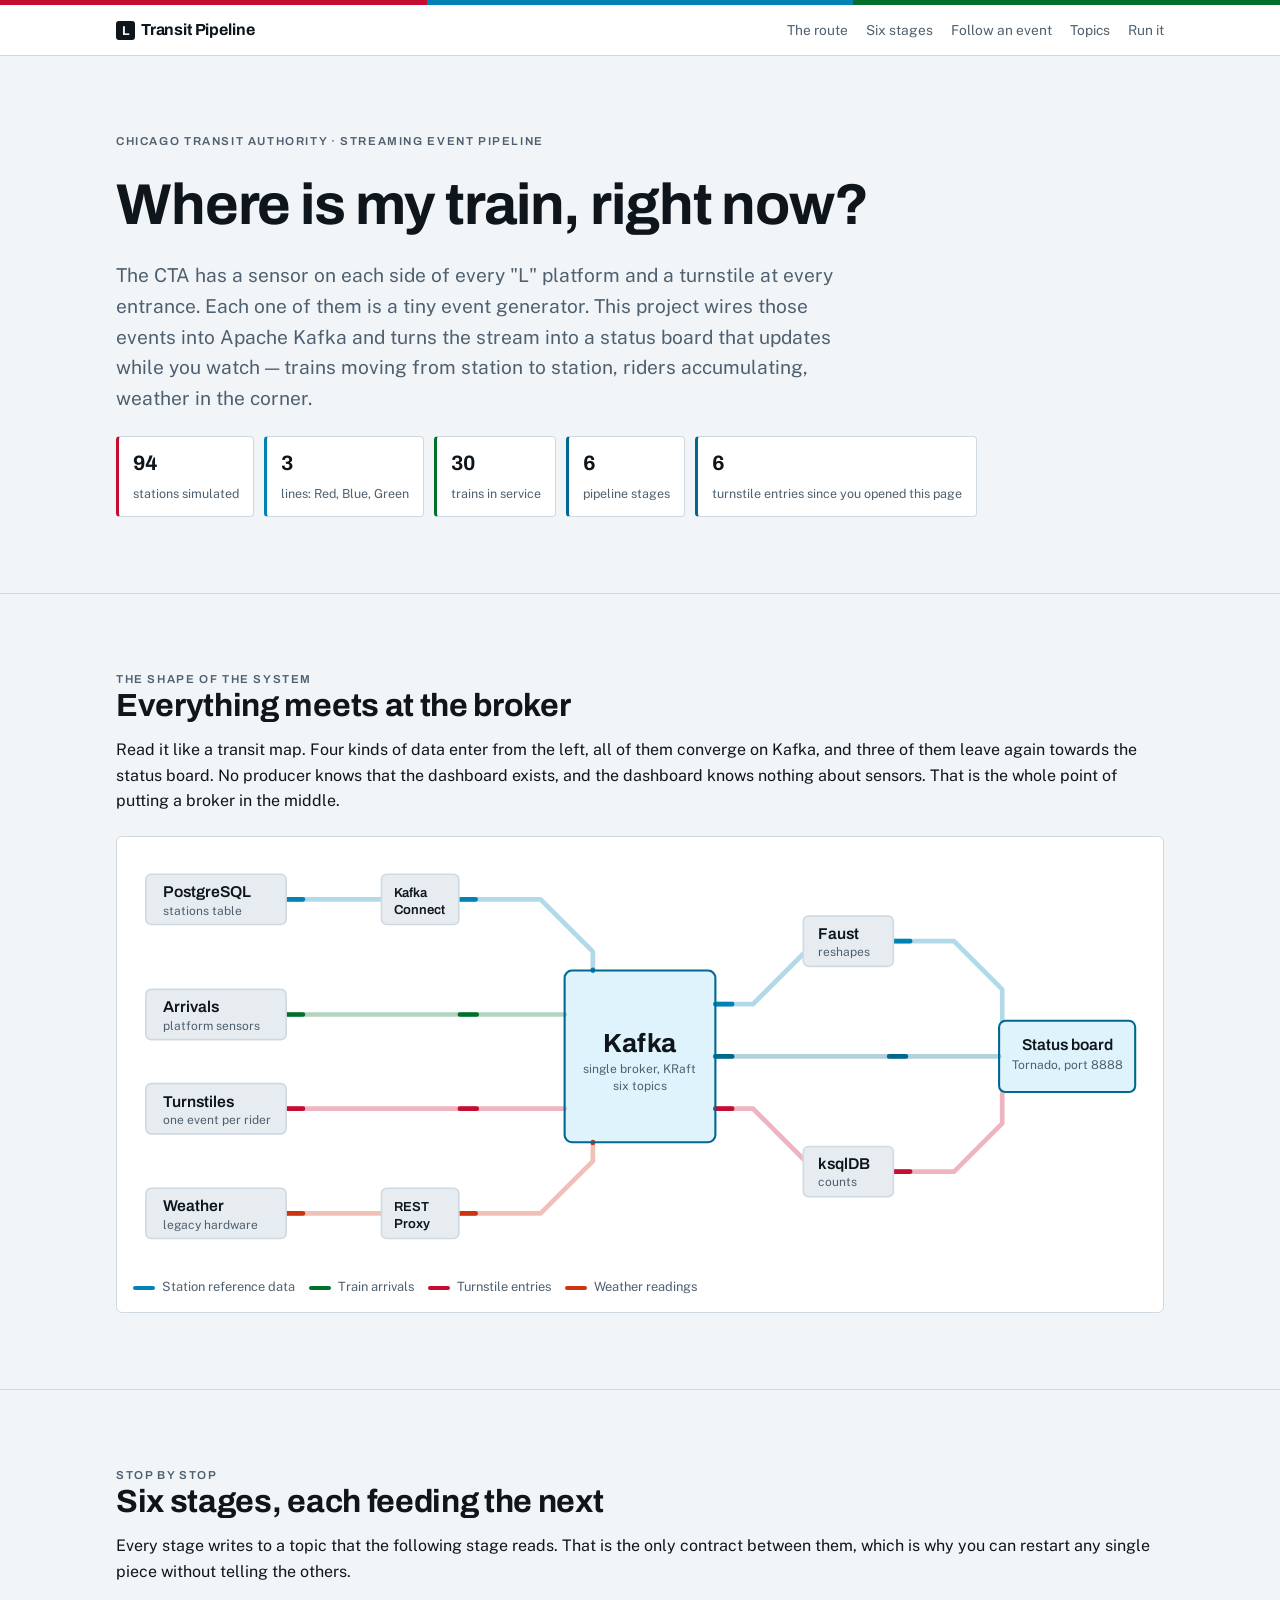
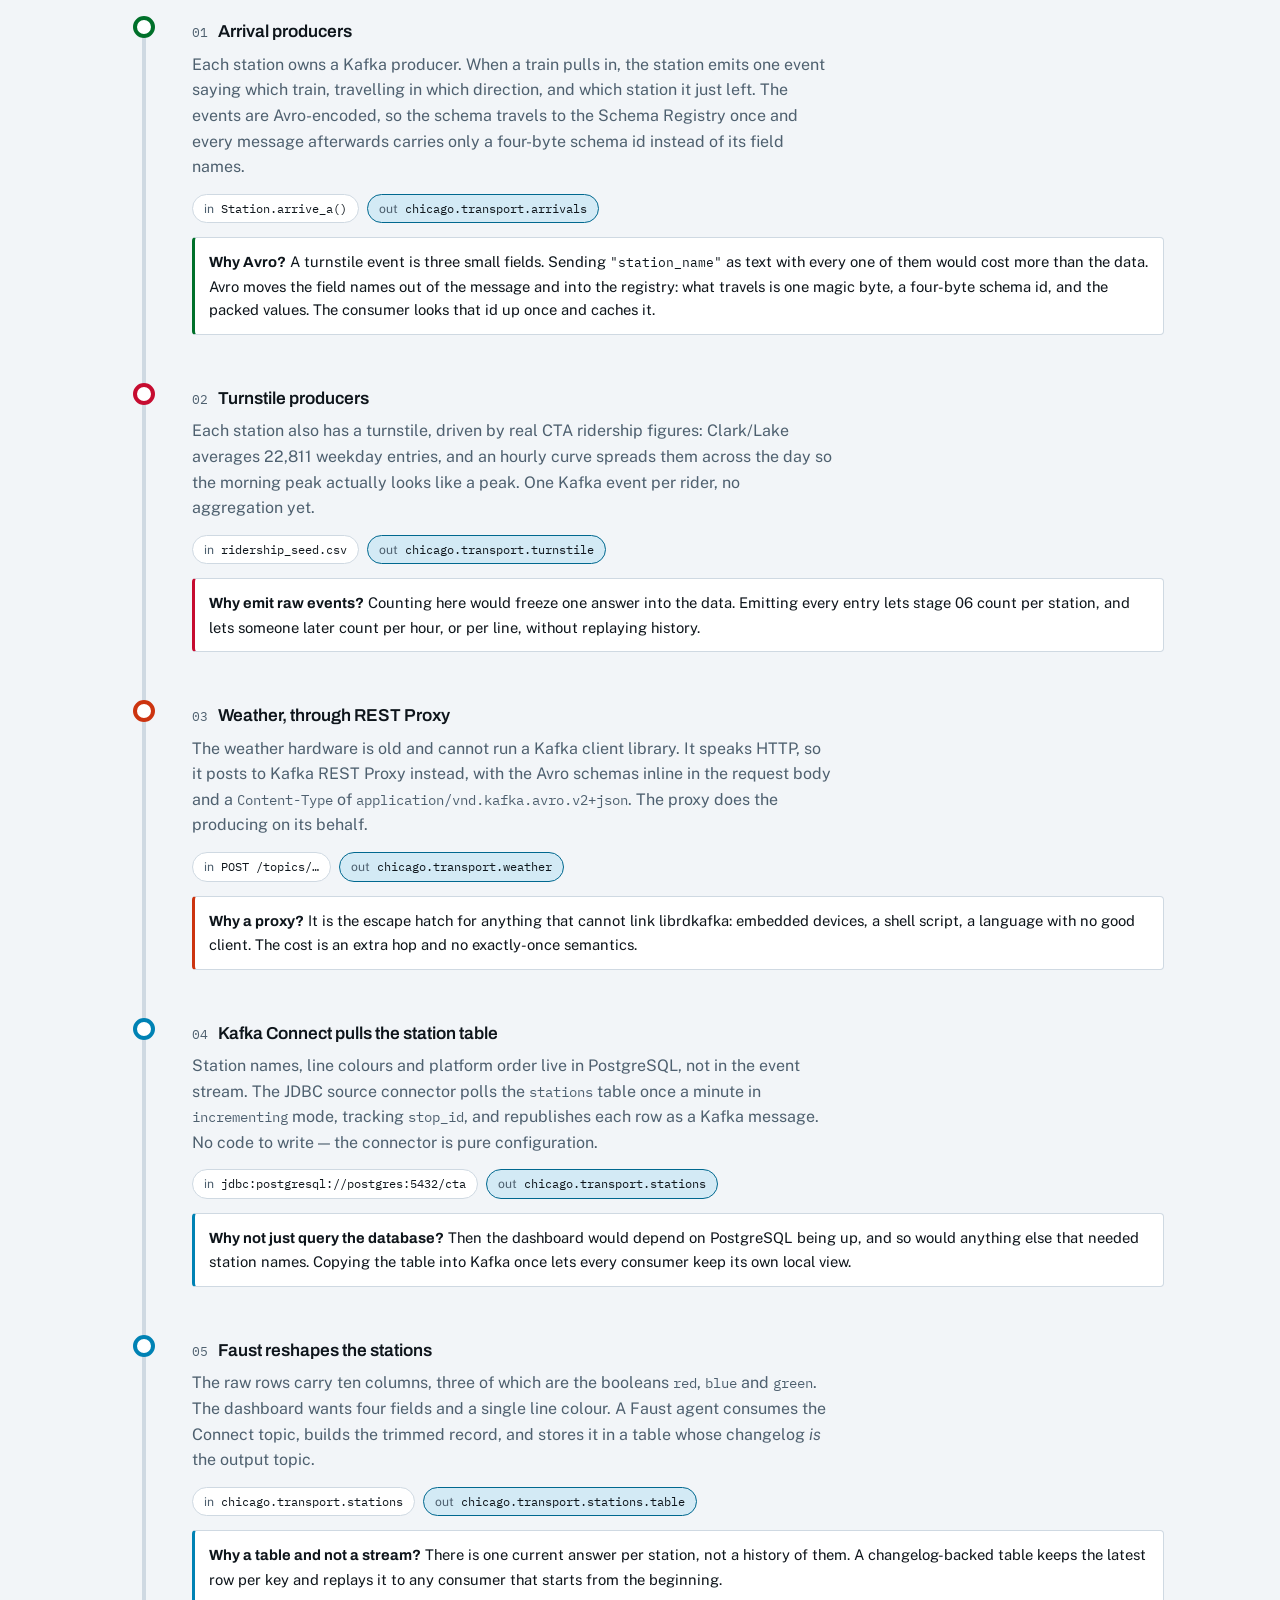
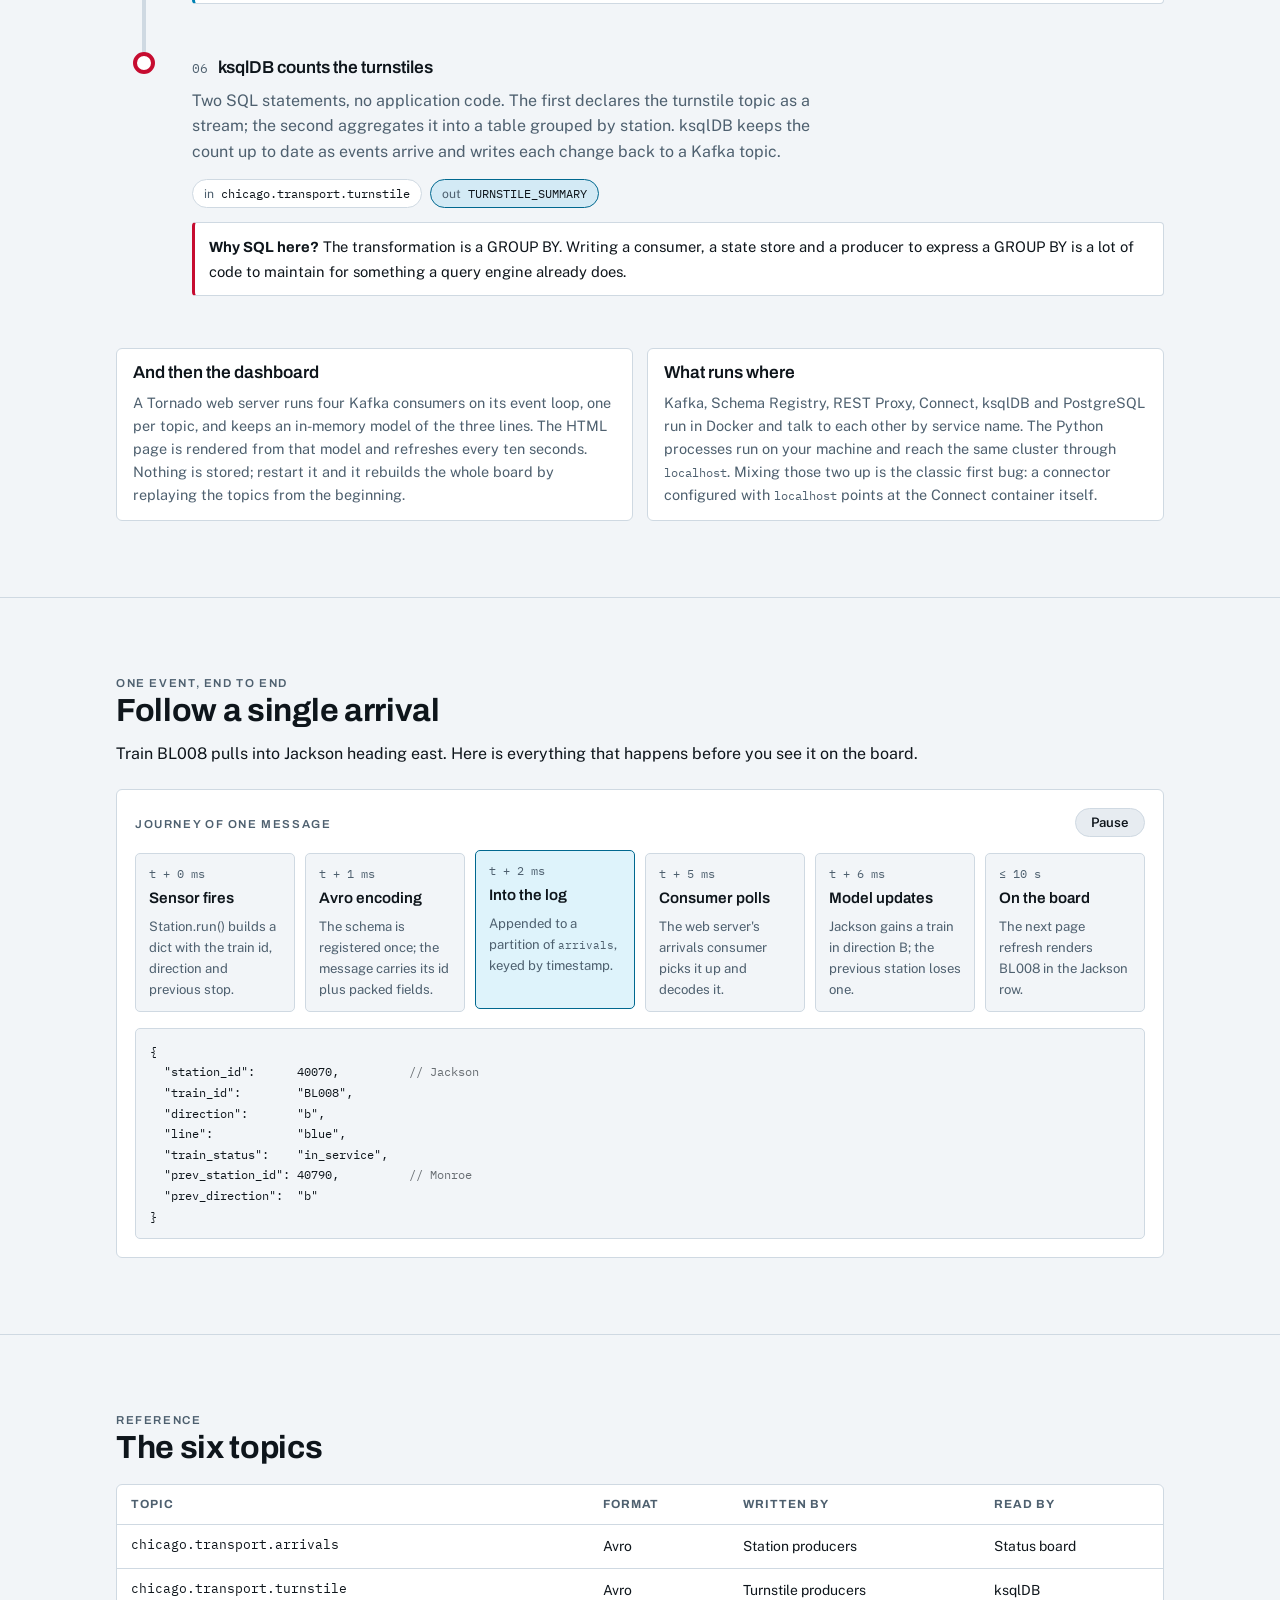
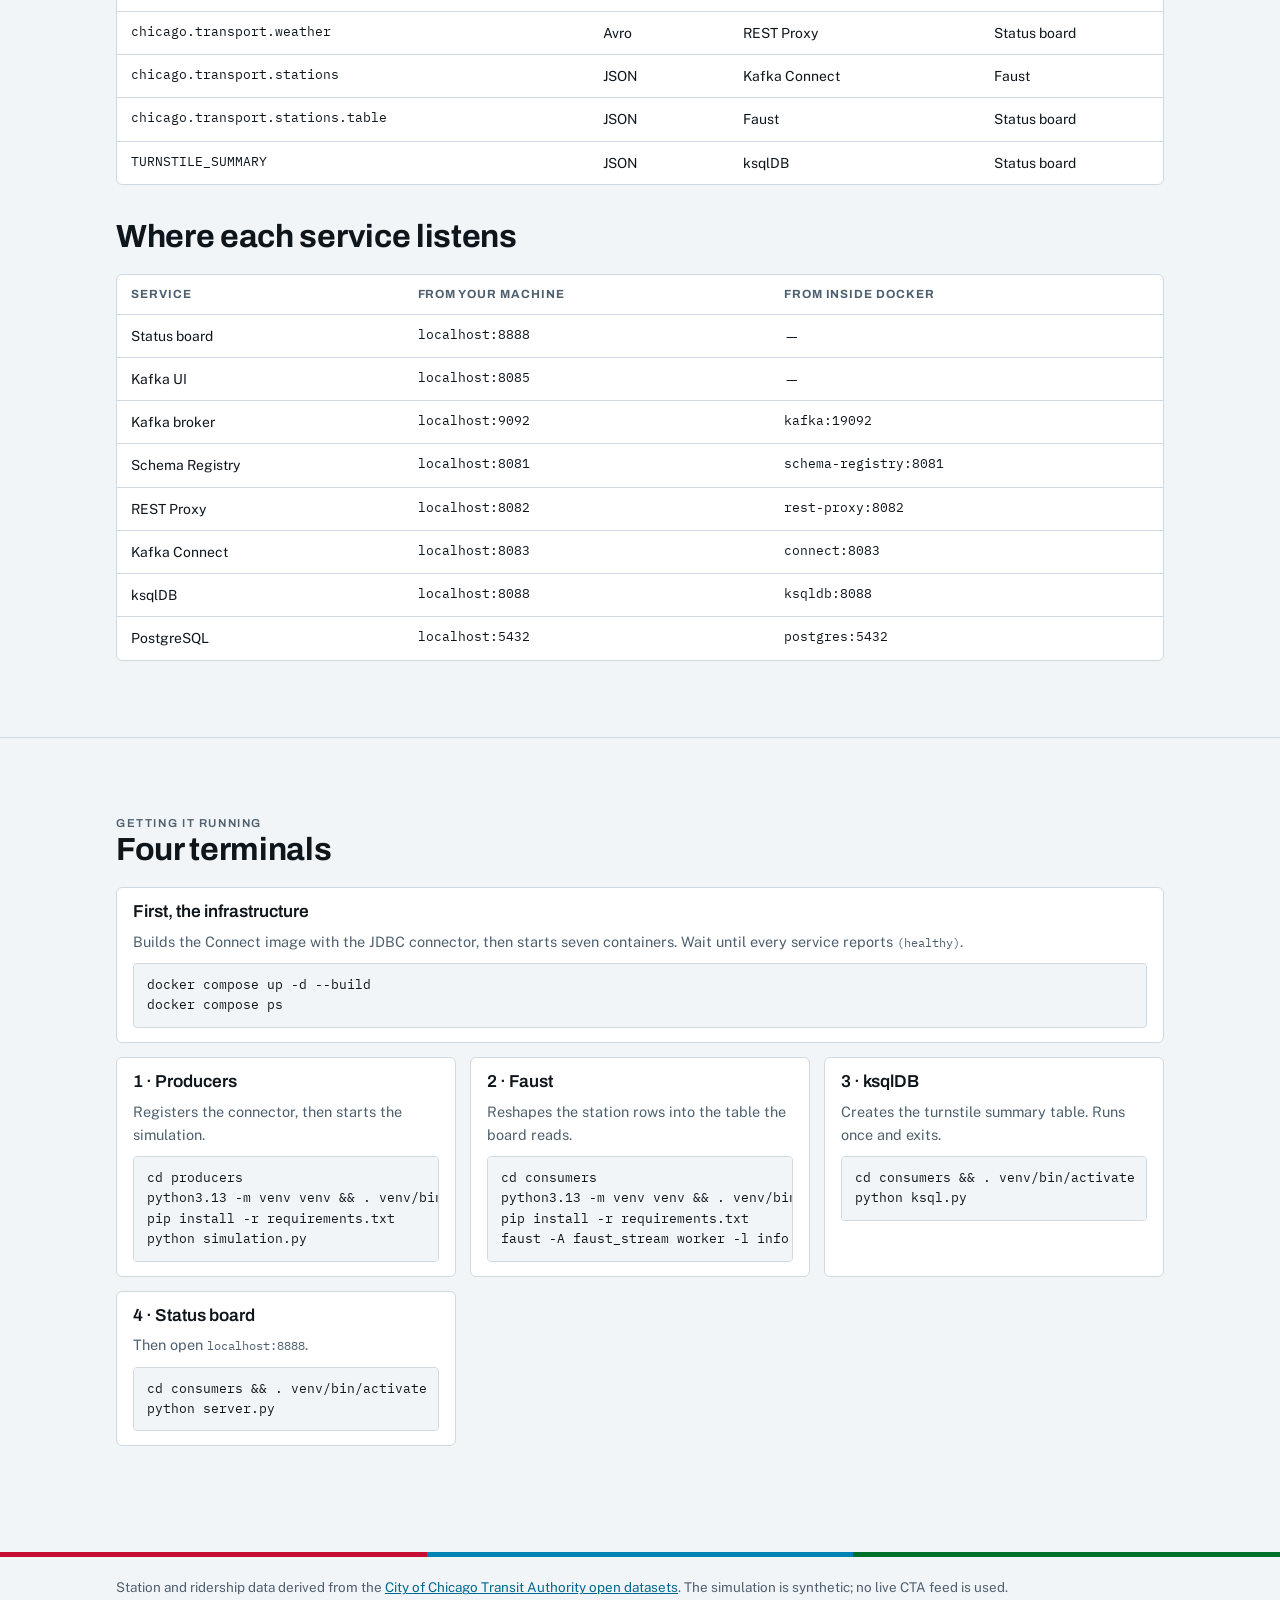
==== commit 21e6c5ef: "Document the test suites and the serialization API The README gained a Tests section: how to run eac" ====
--- a/docs/index.html
+++ b/docs/index.html
@@ -471,7 +471,9 @@
           </div>
           <div class="why"><b>Why Avro?</b> A turnstile event is three small fields. Sending
             <code>"station_name"</code> as text with every one of them would cost more than the data.
-            Avro moves the field names out of the message and into the registry.</div>
+            Avro moves the field names out of the message and into the registry: what travels is one
+            magic byte, a four-byte schema id, and the packed values. The consumer looks that id up
+            once and caches it.</div>
         </div>
       </div>
 
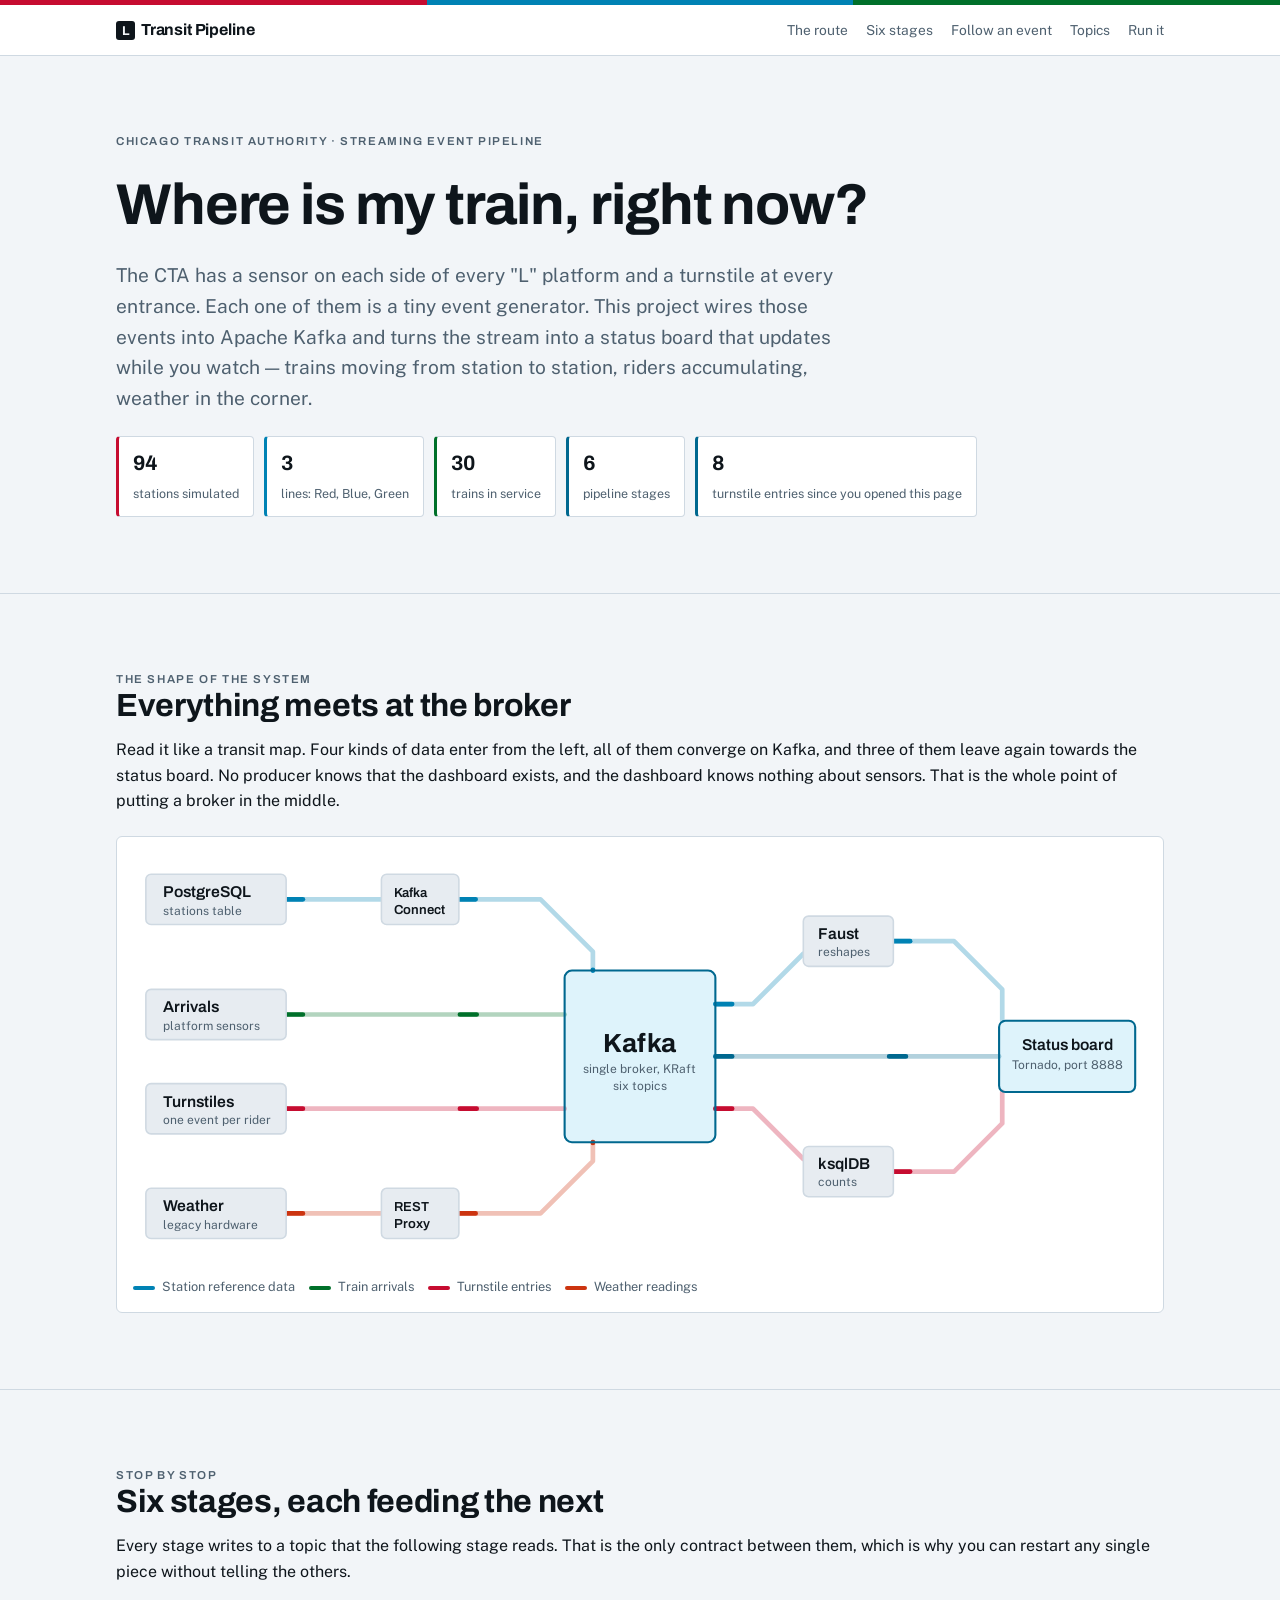
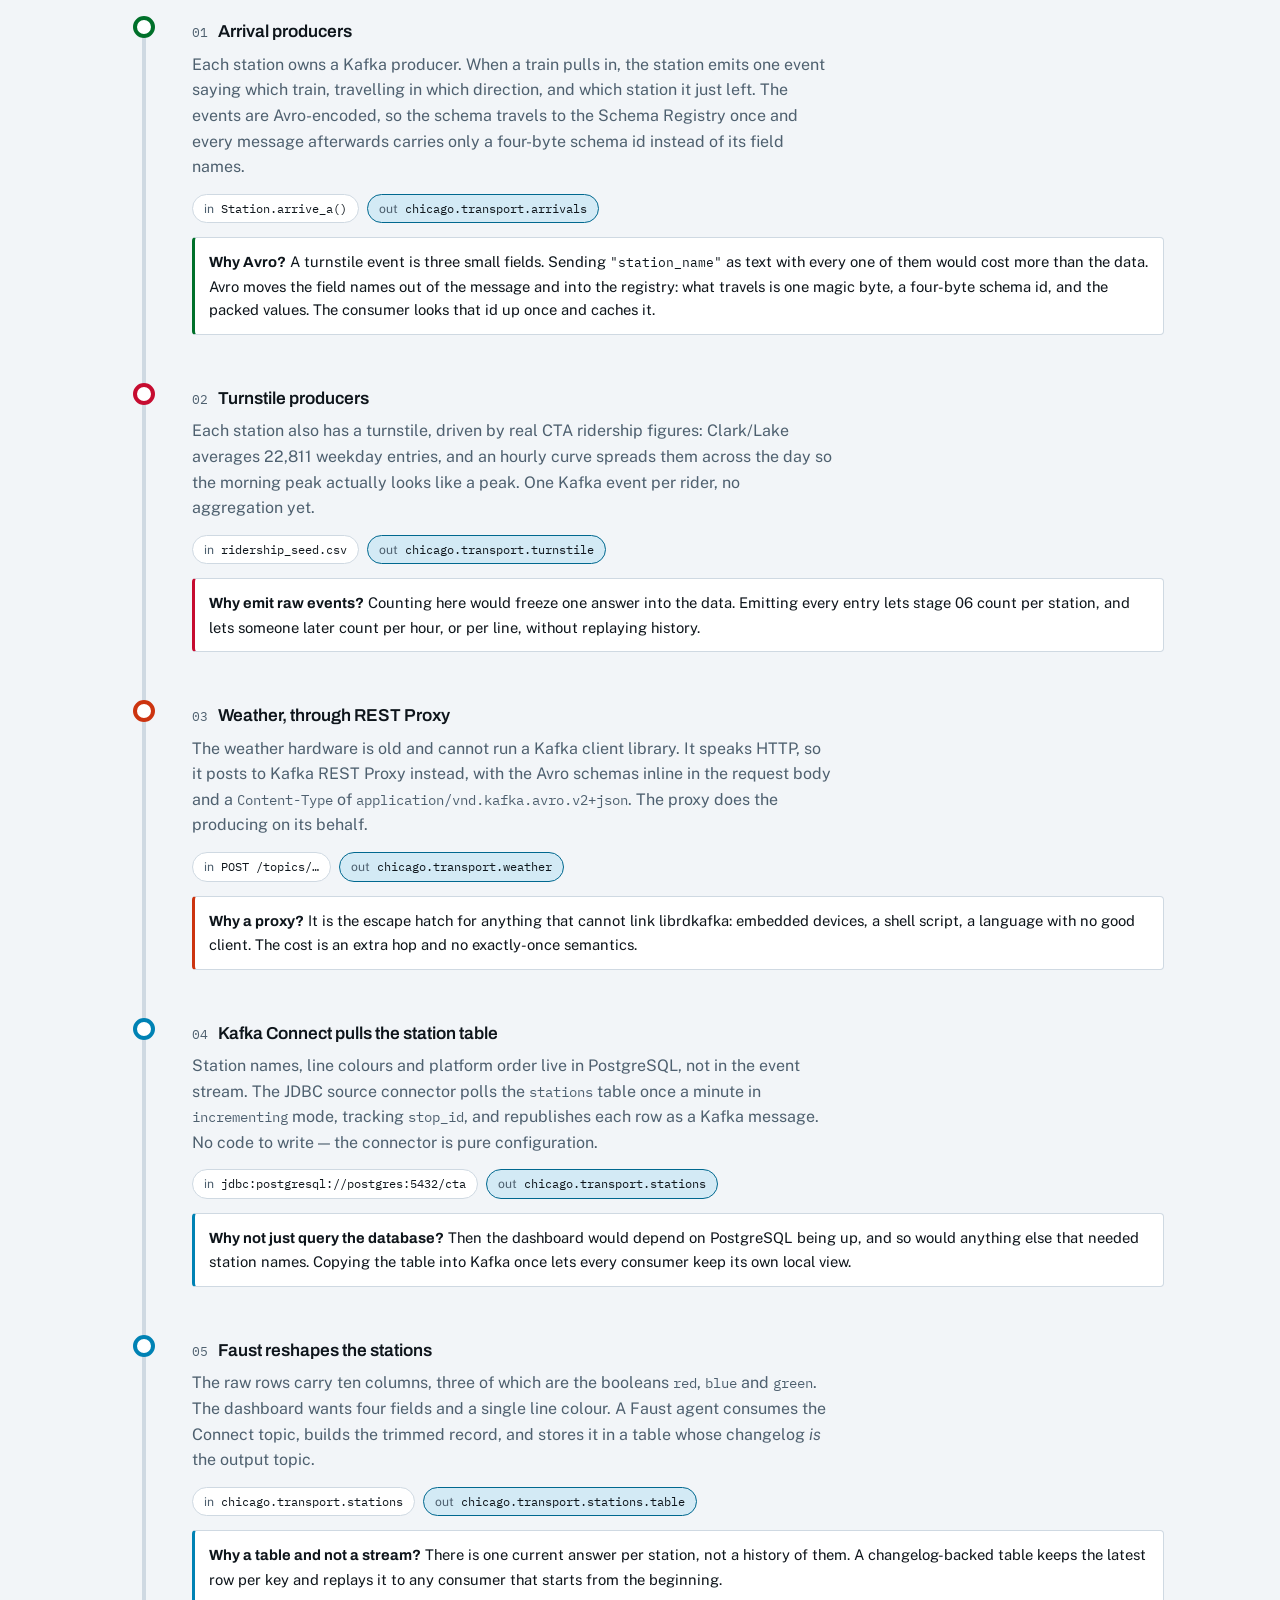
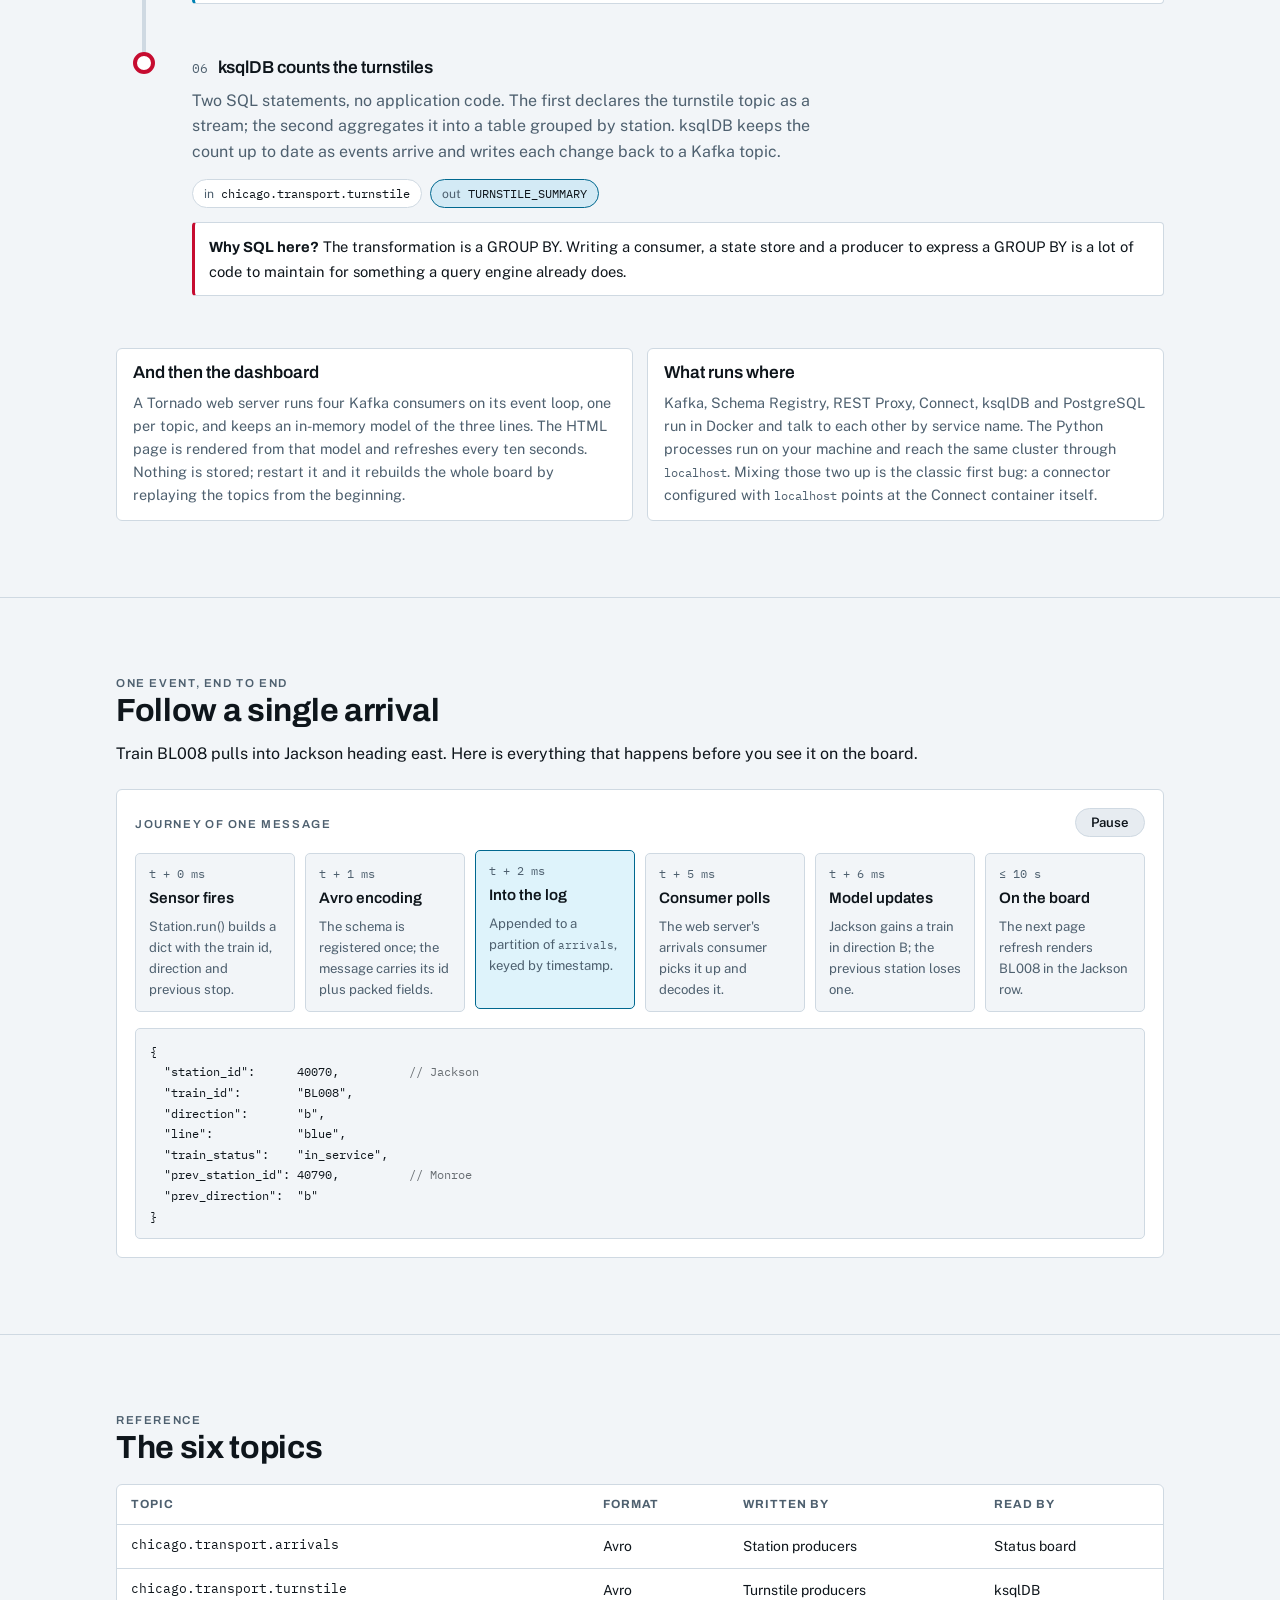
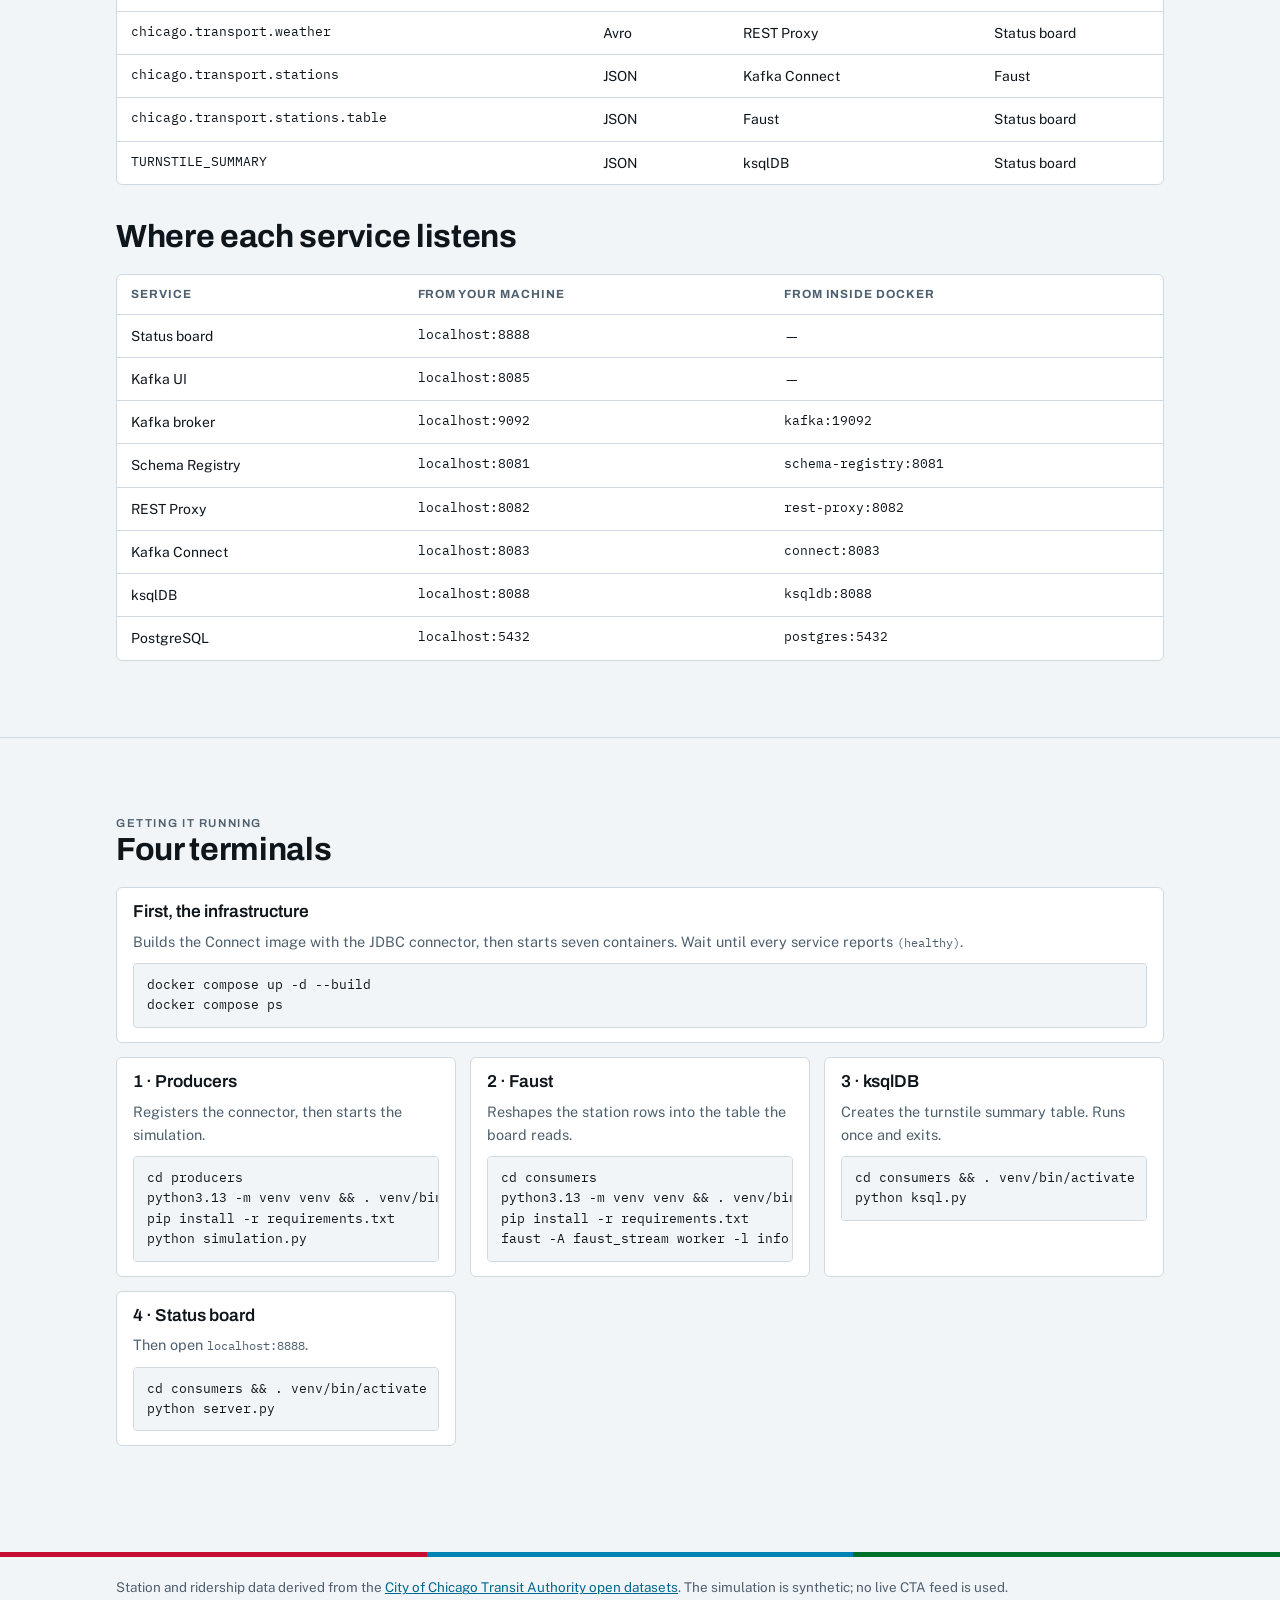
==== commit c75baa97: "Re-step the walkthrough's dark line colours into the dark band The dark theme picked its line hues b" ====
--- a/docs/index.html
+++ b/docs/index.html
@@ -45,10 +45,10 @@
     --rule: #25323f;
     --accent: #45bdf0;
     --accent-soft: rgba(0, 161, 222, 0.18);
-    --line-red: #f0566f;
-    --line-blue: #45bdf0;
-    --line-green: #39c46d;
-    --line-orange: #ff7a4d;
+    --line-red: #ea4e68;
+    --line-blue: #2b9fd6;
+    --line-green: #1aa05f;
+    --line-orange: #e86a35;
     color-scheme: dark;
   }
 }
@@ -61,10 +61,10 @@
   --rule: #25323f;
   --accent: #45bdf0;
   --accent-soft: rgba(0, 161, 222, 0.18);
-  --line-red: #f0566f;
-  --line-blue: #45bdf0;
-  --line-green: #39c46d;
-  --line-orange: #ff7a4d;
+  --line-red: #ea4e68;
+  --line-blue: #2b9fd6;
+  --line-green: #1aa05f;
+  --line-orange: #e86a35;
   color-scheme: dark;
 }
 
